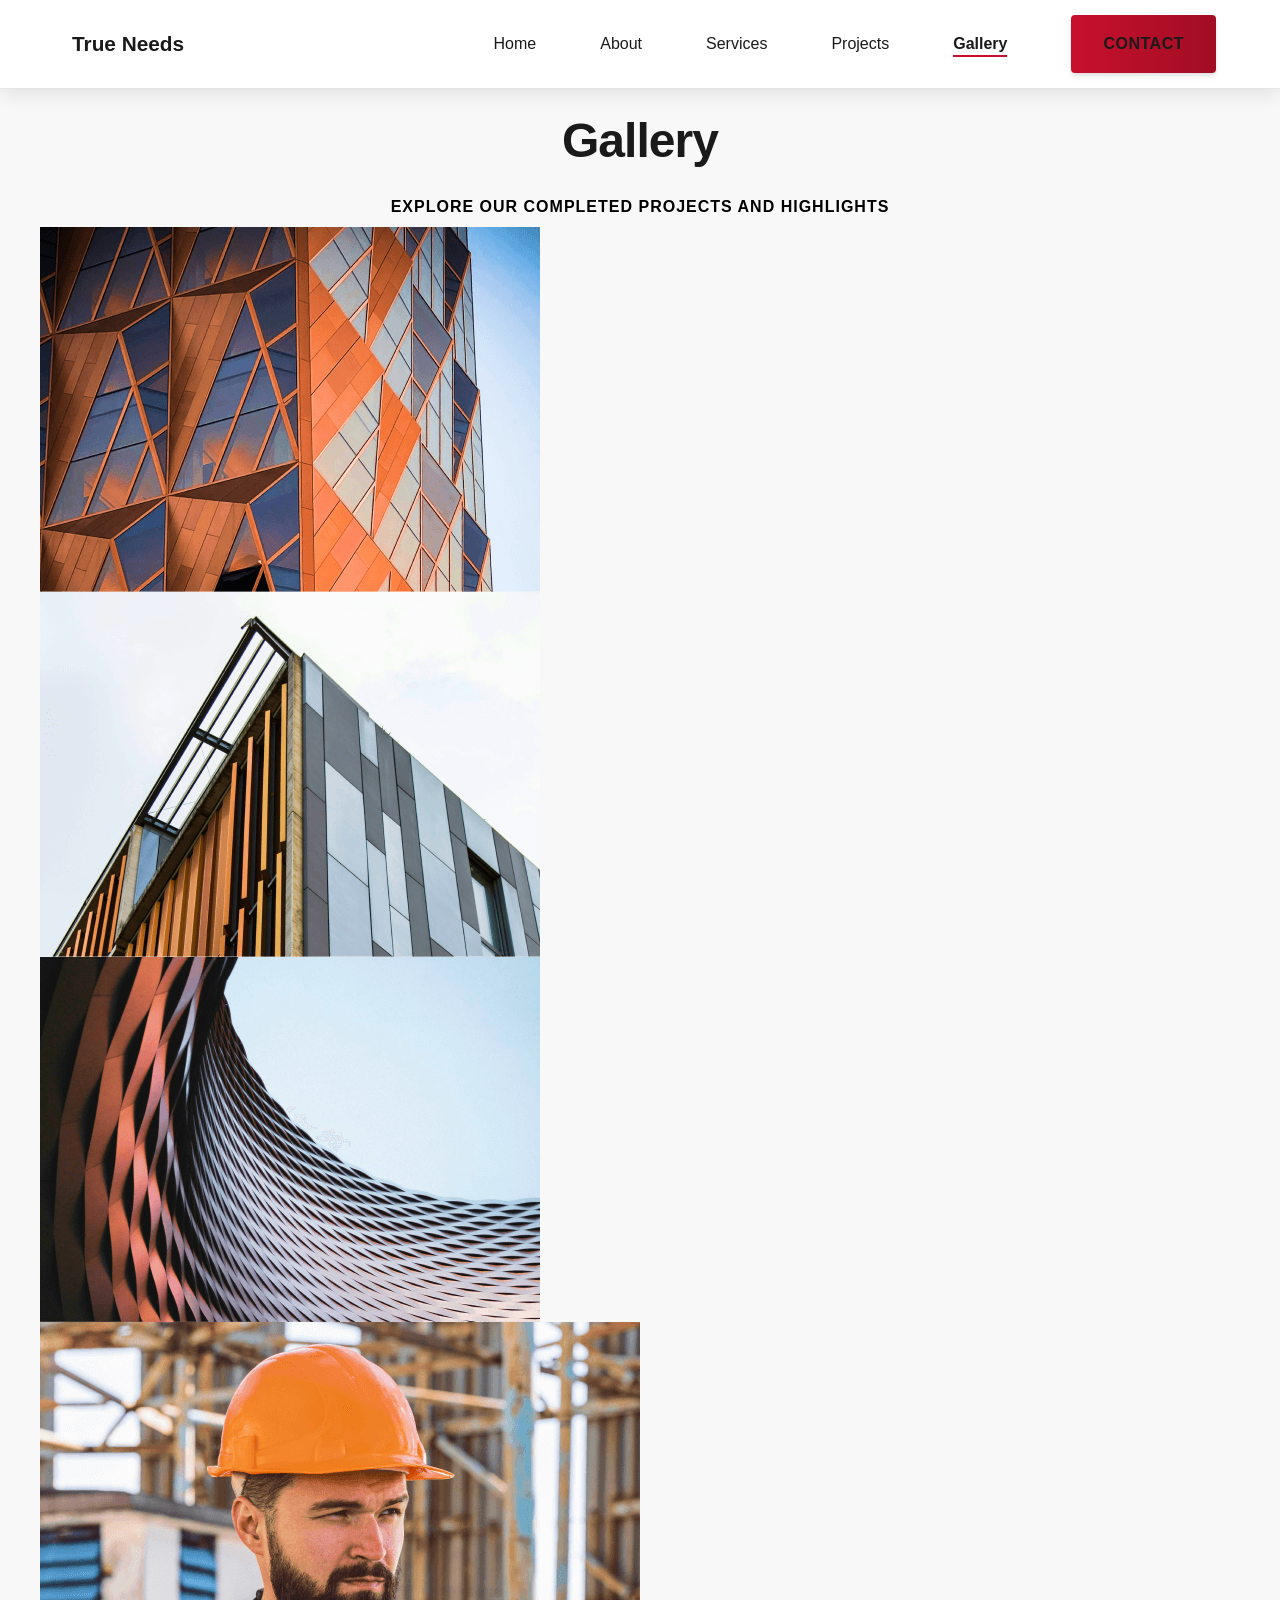
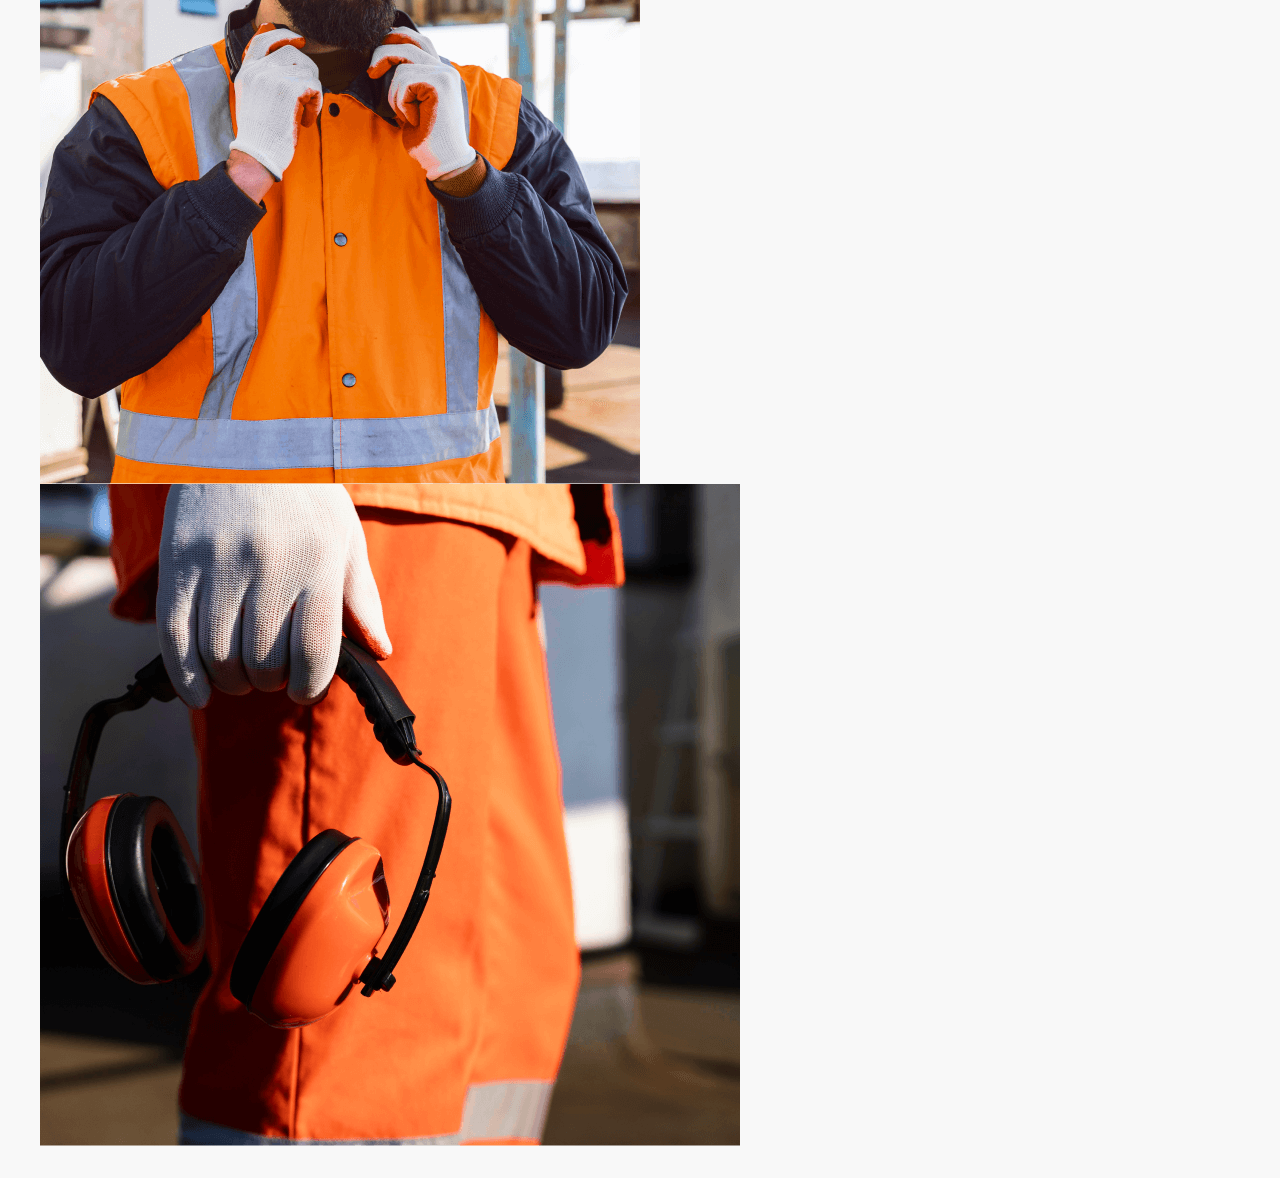
==== gallery.html @ 6c11d0ae "addons" ====
<!DOCTYPE html>
<html lang="en">
<head>
  <meta charset="UTF-8" />
  <meta name="viewport" content="width=device-width, initial-scale=1.0" />
  <title>Gallery - True Needs</title>
  <link rel="stylesheet" href="assets/css/styles.css" />
</head>
<body>
  <header class="header" id="header">
    <nav class="nav container">
      <a href="index.html" class="nav__logo">
        <i class="ri-building-3-line"></i>
        <span>True Needs</span>
      </a>
      <div class="nav__menu" id="nav-menu">
        <ul class="nav__list">
          <li><a href="index.html#home" class="nav__link">Home</a></li>
          <li><a href="index.html#about" class="nav__link">About</a></li>
          <li><a href="index.html#services" class="nav__link">Services</a></li>
          <li><a href="index.html#projects" class="nav__link">Projects</a></li>
          <li><a href="gallery.html" class="nav__link active-link">Gallery</a></li>
          <li><a href="index.html#contact" class="nav__link button">Contact</a></li>
        </ul>
      </div>
      <div class="nav__toggle" id="nav-toggle">
        <i class="ri-apps-2-line"></i>
      </div>
    </nav>
  </header>
  <main class="main">
    <section class="gallery section">
      <div class="container">
        <h2 class="section__title">Gallery</h2>
        <p class="section__subtitle">Explore our completed projects and highlights</p>
        <div class="gallery__grid">
          <!-- Add your images here -->
          <img src="assets/img/projects-img-1.png" alt="Project 1" class="gallery__img" />
          <img src="assets/img/projects-img-2.png" alt="Project 2" class="gallery__img" />
          <img src="assets/img/projects-img-3.png" alt="Project 3" class="gallery__img" />
          <img src="assets/img/about-img-1.png" alt="About 1" class="gallery__img" />
          <img src="assets/img/about-img-2.png" alt="About 2" class="gallery__img" />
        </div>
      </div>
    </section>
  </main>
</body>
</html>
---- assets/css/styles.css ----
/* Fix overlapping email in contact card */
.contact__card .contact__info {
  word-break: break-all;
  padding: 0.5rem 0;
}
@import url("https://fonts.googleapis.com/css2?family=Inter:wght@300;400;500;600;700;800;900&display=swap");
@import url("https://fonts.googleapis.com/css2?family=Roboto:wght@300;400;500;700;900&display=swap");
@import url("https://fonts.googleapis.com/css2?family=Poppins:wght@400;500;600;700;800&display=swap");

:root {
  --header-height: 3.5rem;

  /* Design System Colors */
  --primary-color: #ffffff;
  --secondary-color: #000000;
  --accent-color: #c8102e;
  --background-light: #f8f8f8;
  --background-dark: #1a1a1a;
  --text-primary: #1a1a1a;
  --text-secondary: #666666;
  --muted: #e6e6e6;
  --accent-hover: #a10d23;
  --border-light: #e0e0e0;
  
  /* Legacy color mappings for compatibility */
  --first-color: var(--accent-color);
  --first-color-alt: var(--accent-hover);
  --second-color: var(--secondary-color);
  --first-gradient: linear-gradient(90deg, var(--accent-color), var(--accent-hover));
  --title-color: var(--text-primary);
  --text-color: var(--text-primary);
  --text-color-light: var(--text-secondary);
  --body-color: var(--background-light);
  --container-color: var(--primary-color);
  --white-color: var(--primary-color);
  --black-color: var(--text-primary);
  --gray-border: var(--border-light);
  --black-border: var(--text-primary);

  /* Typography following design system */
  --header-font: "Inter", -apple-system, BlinkMacSystemFont, "Segoe UI", sans-serif;
  --subheading-font: "Inter", -apple-system, BlinkMacSystemFont, "Segoe UI", sans-serif;
  --body-font: "Inter", -apple-system, BlinkMacSystemFont, "Segoe UI", sans-serif;
  
  /* Font sizes matching design system (16px base) */
  --big-font-size: 3rem; /* ~48px for h1 */
  --h1-font-size: 3rem; /* 48px */
  --h2-font-size: 2.25rem; /* 36px */
  --h3-font-size: 1.75rem; /* 28px */
  --h4-font-size: 1.375rem; /* 22px */
  --normal-font-size: 1rem; /* 16px base */
  --small-font-size: 0.875rem; /* 14px */

  /* Font weights */
  --font-light: 300;
  --font-regular: 400;
  --font-medium: 500;
  --font-semi-bold: 600;
  --font-bold: 700;

  /* Spacing system */
  --spacing-xs: 0.25rem; /* 4px */
  --spacing-sm: 0.5rem; /* 8px */
  --spacing-md: 1rem; /* 16px */
  --spacing-lg: 1.5rem; /* 24px */
  --spacing-xl: 3rem; /* 48px */

  /* Border radius */
  --radius-small: 0.25rem; /* 4px */
  --radius-medium: 0.5rem; /* 8px */
  --radius-large: 0.75rem; /* 12px */

  /* Animation variables */
  --transition-fast: 0.15s ease;
  --transition-smooth: 0.3s cubic-bezier(0.4, 0, 0.2, 1);
  --transition-bounce: 0.6s cubic-bezier(0.68, -0.55, 0.265, 1.55);
  
  /* Shadows */
  --shadow-sm: 0 1px 2px 0 rgba(0, 0, 0, 0.05);
  --shadow-md: 0 4px 6px -1px rgba(0, 0, 0, 0.1), 0 2px 4px -1px rgba(0, 0, 0, 0.06);
  --shadow-lg: 0 10px 15px -3px rgba(0, 0, 0, 0.1), 0 4px 6px -2px rgba(0, 0, 0, 0.05);
  --shadow-xl: 0 20px 25px -5px rgba(0, 0, 0, 0.1), 0 10px 10px -5px rgba(0, 0, 0, 0.04);

  --z-tooltip: 10;
  --z-fixed: 100;
}
/*=============== BASE ===============*/
* {
  box-sizing: border-box;
  padding: 0;
  margin: 0;
}

html {
  scroll-behavior: smooth;
}

body {
  font-family: var(--body-font);
  font-size: var(--normal-font-size);
  background-color: var(--body-color);
  color: var(--text-color);
  font-weight: var(--font-regular);
  line-height: 1.6;
  overflow-x: hidden;
}

/* Smooth scrolling with inertia */
@media (prefers-reduced-motion: no-preference) {
  html {
    scroll-behavior: smooth;
  }
  
  body {
    scroll-behavior: smooth;
  }
}

h1, h2, h3, h4 {
  font-family: var(--header-font);
  color: var(--title-color);
  font-weight: var(--font-bold);
  line-height: 1.2;
  letter-spacing: -0.02em;
}

ul {
  list-style: none;
}

a {
  text-decoration: none;
  color: var(--accent-color);
  transition: var(--transition-smooth);
}

a:hover {
  color: var(--accent-hover);
  text-decoration: underline;
}

img {
  display: block;
  max-width: 100%;
  height: auto;
}

/* Global animations */
@keyframes fadeInUp {
  from {
    opacity: 0;
    transform: translateY(30px);
  }
  to {
    opacity: 1;
    transform: translateY(0);
  }
}

@keyframes fadeInLeft {
  from {
    opacity: 0;
    transform: translateX(-30px);
  }
  to {
    opacity: 1;
    transform: translateX(0);
  }
}

@keyframes fadeInRight {
  from {
    opacity: 0;
    transform: translateX(30px);
  }
  to {
    opacity: 1;
    transform: translateX(0);
  }
}

@keyframes fadeInBottom {
  from {
    opacity: 0;
    transform: translateY(50px);
  }
  to {
    opacity: 1;
    transform: translateY(0);
  }
}

@keyframes slideInUp {
  from {
    opacity: 0;
    transform: translateY(60px);
  }
  to {
    opacity: 1;
    transform: translateY(0);
  }
}

@keyframes slideInLeft {
  from {
    opacity: 0;
    transform: translateX(-60px);
  }
  to {
    opacity: 1;
    transform: translateX(0);
  }
}

@keyframes slideInRight {
  from {
    opacity: 0;
    transform: translateX(60px);
  }
  to {
    opacity: 1;
    transform: translateX(0);
  }
}

@keyframes scaleIn {
  from {
    opacity: 0;
    transform: scale(0.8);
  }
  to {
    opacity: 1;
    transform: scale(1);
  }
}

@keyframes glitchEffect {
  0%, 90%, 100% {
    transform: translate(0);
  }
  20% {
    transform: translate(-2px, 2px);
  }
  40% {
    transform: translate(-2px, -2px);
  }
  60% {
    transform: translate(2px, 2px);
  }
  80% {
    transform: translate(2px, -2px);
  }
}

@keyframes gentleTilt {
  0%, 100% {
    transform: rotate(0deg);
  }
  50% {
    transform: rotate(1deg);
  }
}

@keyframes spin {
  from {
    transform: rotate(0deg);
  }
  to {
    transform: rotate(360deg);
  }
}

.animate-fadeInUp {
  animation: fadeInUp 0.6s ease-out;
}

.animate-fadeInLeft {
  animation: fadeInLeft 0.6s ease-out;
}

.animate-fadeInRight {
  animation: fadeInRight 0.6s ease-out;
}

.animate-fadeInBottom {
  animation: fadeInBottom 0.8s ease-out;
}

.animate-slideInUp {
  animation: slideInUp 0.8s ease-out;
}

.animate-slideInLeft {
  animation: slideInLeft 0.8s ease-out;
}

.animate-slideInRight {
  animation: slideInRight 0.8s ease-out;
}

.animate-scaleIn {
  animation: scaleIn 0.6s ease-out;
}

.animate-glitch:hover {
  animation: glitchEffect 0.3s ease-in-out;
}

.animate-tilt:hover {
  animation: gentleTilt 2s ease-in-out infinite;
}

/* Mobile-specific animation classes */
@media screen and (max-width: 768px) {
  .animate-fadeInUp,
  .animate-fadeInLeft,
  .animate-fadeInRight,
  .animate-fadeInBottom,
  .animate-slideInUp,
  .animate-slideInLeft,
  .animate-slideInRight,
  .animate-scaleIn {
    animation-duration: 0.8s; /* Slightly longer on mobile for better visibility */
  }
  
  /* Comprehensive mobile animations - all sections */
  .home__content,
  .home__title,
  .home__buttons,
  .home__info,
  .home__divider,
  .services__card,
  .services__header,
  .services__description,
  .services__icon,
  .projects__card,
  .projects__container,
  .projects__data,
  .testimonial__card,
  .testimonial__author,
  .contact__card,
  .contact__container,
  .contact__icon,
  .responsible__stats,
  .responsible__header,
  .responsible__description,
  .responsible__stat-item,
  .categories__card,
  .categories__container,
  .categories__overlay,
  .lifecycle__content,
  .corporate-video__content,
  .about__container,
  .about__data,
  .about__images,
  .section__title,
  .section__subtitle,
  .values__grid,
  .footer__container,
  .footer__content,
  .button,
  .button__link {
    opacity: 0;
    transform: translateY(30px);
    transition: all 0.8s ease-out;
  }
  
  /* Animation trigger states */
  .home__content.animate,
  .home__title.animate,
  .home__buttons.animate,
  .home__info.animate,
  .home__divider.animate,
  .services__card.animate,
  .services__header.animate,
  .services__description.animate,
  .services__icon.animate,
  .projects__card.animate,
  .projects__container.animate,
  .projects__data.animate,
  .testimonial__card.animate,
  .testimonial__author.animate,
  .contact__card.animate,
  .contact__container.animate,
  .contact__icon.animate,
  .responsible__stats.animate,
  .responsible__header.animate,
  .responsible__description.animate,
  .responsible__stat-item.animate,
  .categories__card.animate,
  .categories__container.animate,
  .categories__overlay.animate,
  .lifecycle__content.animate,
  .corporate-video__content.animate,
  .about__container.animate,
  .about__data.animate,
  .about__images.animate,
  .section__title.animate,
  .section__subtitle.animate,
  .values__grid.animate,
  .footer__container.animate,
  .footer__content.animate,
  .button.animate,
  .button__link.animate {
    opacity: 1;
    transform: translateY(0);
  }
  
  /* Staggered animation delays for better visual flow */
  .services__card:nth-child(1) { transition-delay: 0.1s; }
  .services__card:nth-child(2) { transition-delay: 0.2s; }
  .services__card:nth-child(3) { transition-delay: 0.3s; }
  .services__card:nth-child(4) { transition-delay: 0.4s; }
  
  .projects__card:nth-child(1) { transition-delay: 0.1s; }
  .projects__card:nth-child(2) { transition-delay: 0.2s; }
  .projects__card:nth-child(3) { transition-delay: 0.3s; }
  
  .responsible__stat-item:nth-child(1) { transition-delay: 0.1s; }
  .responsible__stat-item:nth-child(2) { transition-delay: 0.2s; }
  .responsible__stat-item:nth-child(3) { transition-delay: 0.3s; }
  .responsible__stat-item:nth-child(4) { transition-delay: 0.4s; }
  
  .categories__card:nth-child(1) { transition-delay: 0.1s; }
  .categories__card:nth-child(2) { transition-delay: 0.2s; }
  .categories__card:nth-child(3) { transition-delay: 0.3s; }
  .categories__card:nth-child(4) { transition-delay: 0.4s; }
  
  /* Enhanced Core Values mobile scroll effect - Auto hover animation */
  .values .responsible__stat-item {
    transition: all 0.8s cubic-bezier(0.4, 0, 0.2, 1);
    opacity: 0.6;
    transform: translateY(30px) scale(0.95);
    box-shadow: 0 2px 8px rgba(0,0,0,.1);
  }
  
  /* Auto-apply hover effect when scrolled into view */
  .values .responsible__stat-item.scroll-active {
    transform: translateY(-8px) scale(1.05);
    box-shadow: 0 12px 30px rgba(0,0,0,.15), 0 6px 18px rgba(200,16,46,.2);
    opacity: 1;
  }
  
  /* Additional animation class for smooth entry */
  .values .responsible__stat-item.animate {
    transform: translateY(0) scale(1);
    opacity: 0.8;
    transition: all 0.8s cubic-bezier(0.4, 0, 0.2, 1);
  }
  
  /* Combined effect - both animate and scroll-active */
  .values .responsible__stat-item.animate.scroll-active {
    transform: translateY(-8px) scale(1.05);
    box-shadow: 0 12px 30px rgba(0,0,0,.15), 0 6px 18px rgba(200,16,46,.2);
    opacity: 1;
  }
  
  /* Touch hover effect for mobile */
  .values .responsible__stat-item:hover {
    transform: translateY(-8px) scale(1.05);
    box-shadow: 0 12px 30px rgba(0,0,0,.15), 0 6px 18px rgba(200,16,46,.2);
    opacity: 1;
  }
  
  /* Active state for touch devices */
  .values .responsible__stat-item:active {
    transform: translateY(-6px) scale(1.03);
    box-shadow: 0 8px 20px rgba(0,0,0,.2), 0 4px 12px rgba(200,16,46,.25);
  }
}

ul {
  list-style: none;
}

a {
  text-decoration: none;
}

img {
  display: block;
  max-width: 100%;
  height: auto;
}

/*=============== REUSABLE CSS CLASSES ===============*/
.container {
  max-width: 1200px;
  margin-inline: var(--spacing-md);
}

.grid {
  display: grid;
  gap: var(--spacing-lg);
}

.section {
  padding-block: 5rem var(--spacing-md);
}

.section__title,
.section__subtitle {
  text-align: center;
}

.section__title {
  font-family: var(--header-font);
  font-size: var(--h1-font-size);
  font-weight: var(--font-bold);
  margin-bottom: var(--spacing-lg);
  line-height: 1.2;
}

.section__subtitle {
  display: block;
  font-family: var(--subheading-font);
  font-size: var(--normal-font-size);
  font-weight: var(--font-semi-bold);
  color: var(--second-color);
  margin-bottom: var(--spacing-sm);
  text-transform: uppercase;
  letter-spacing: 1px;
}

.main {
  overflow: hidden;
}

/*=============== HEADER & NAV ===============*/
.header {
  position: fixed;
  width: 100%;
  top: 0;
  left: 0;
  background-color: rgba(255, 255, 255, 0.98);
  backdrop-filter: blur(20px);
  box-shadow: 0 4px 20px rgba(0, 0, 0, 0.1);
  border-bottom: 1px solid rgba(0, 0, 0, 0.1);
  z-index: var(--z-fixed);
  transition: var(--transition-smooth);
}

.nav {
  position: relative;
  height: var(--header-height);
  display: flex;
  justify-content: space-between;
  align-items: center;
  padding: var(--spacing-md) var(--spacing-lg);
}

.nav__logo {
  display: flex;
  align-items: center;
  column-gap: 0.5rem;
  transition: var(--transition-smooth);
}

.nav__logo:hover {
  transform: translateY(-2px);
}

.nav__logo span {
  color: var(--title-color);
  font-family: var(--header-font);
  font-weight: var(--font-bold);
  font-size: 1.3rem;
  transition: var(--transition-smooth);
}

.nav__logo i {
  color: var(--first-color);
  font-size: 1.8rem;
  transition: var(--transition-smooth);
}

.nav__logo:hover i {
  transform: rotate(5deg) scale(1.1);
}

.nav__toggle,
.nav__close {
  font-size: 1.5rem;
  color: var(--title-color);
  cursor: pointer;
  transition: var(--transition-smooth);
}

.nav__toggle:hover,
.nav__close:hover {
  transform: scale(1.1);
  color: var(--first-color);
}

/* Navigation for Mobile Devices */
@media screen and (max-width: 1150px) {
  .nav__menu {
    position: fixed;
    top: -100%;
    right: 0;
    background: transparent;
    backdrop-filter: blur(20px);
    width: 100%;
    height: 100%;
    padding: 0; /* panel will handle padding */
    border-left: none;
    transition: var(--transition-smooth);
    box-shadow: var(--shadow-xl);
    visibility: hidden;
    pointer-events: none;
  }
  .nav__menu.show-menu { background: rgba(0,0,0,.35); }
  /* Right-side white panel */
  .nav__menu .nav__list {
    background: #ffffff;
    width: 80%;
    min-height: 100%;
    margin-left: auto;
    padding: 7.5rem 2.5rem 2rem;
    border-left: 2px solid var(--border-light);
    box-shadow: var(--shadow-xl);
  }
  
  /* Mobile menu styling with solid background */
  .nav__menu .nav__list {
    background: #ffffff;
    border-left: 2px solid var(--border-light);
  }
  .nav__menu.show-menu .nav__link { color: var(--title-color); }

  /* Show only close icon when expanded; hide toggle */
  .nav__close { display: none; }
  .nav__menu.show-menu .nav__close { display: block; }
  .menu-open .nav__toggle { display: none; }
}

.nav__list {
  display: flex;
  flex-direction: column;
  row-gap: 3.5rem;
}

.nav__link {
  color: var(--title-color);
  font-family: var(--subheading-font);
  font-weight: var(--font-medium);
  font-size: var(--normal-font-size);
  transition: var(--transition-smooth);
  position: relative;
}

.nav__link::before {
  content: '';
  position: absolute;
  bottom: -5px;
  left: 0;
  width: 0;
  height: 2px;
  background: var(--first-color);
  transition: var(--transition-smooth);
}

.nav__link:hover::before {
  width: 100%;
}

.nav__link:hover {
  color: var(--first-color);
  transform: translateX(10px);
}

.nav__close {
  position: absolute;
  top: 1rem;
  right: 1.5rem;
}

/* Show Menu */
.show-menu {
  top: 0;
  visibility: visible;
  pointer-events: auto;
}

/* Touch-device active state mirrors hover for micro-interactions */
@media (hover: none) {
  .button__link:active { background: var(--first-color); color: var(--white-color); transform: translateY(-2px); box-shadow: var(--shadow-lg); }
  .services__card:active { transform: translateY(-6px); box-shadow: var(--shadow-xl); }
  .responsible__stats .responsible__stat-item:active { transform: translateY(-8px) scale(1.02); box-shadow: 0 12px 30px rgba(0,0,0,.12), 0 6px 18px rgba(200,16,46,.12); }
}

/* Header always has solid background - no transparency */
.header {
  background-color: rgba(255, 255, 255, 0.98) !important;
  backdrop-filter: blur(20px);
  box-shadow: 0 4px 20px rgba(0, 0, 0, 0.1);
  border-bottom: 1px solid rgba(0, 0, 0, 0.1);
}

/* Ensure all navbar elements are visible with solid background */
.nav__logo span,
.nav__logo i,
.nav__toggle,
.nav__close,
.nav__link {
  color: var(--title-color) !important;
}

.nav__link::before {
  background: var(--first-color) !important;
}

/* Mobile menu styling with solid background */
@media screen and (max-width: 1150px) {
  .nav__toggle,
  .nav__toggle i,
  .nav__close,
  .nav__close i,
  .nav__logo span,
  .nav__logo i,
  .nav__menu .nav__link {
    color: var(--title-color) !important;
  }
  
  .nav__menu .nav__link::before {
    background: var(--first-color) !important;
  }
}

/* Active Link */
.active-link {
  color: var(--first-color);
  font-weight: var(--font-semi-bold);
}

.active-link::before {
  width: 100%;
}

/*=============== HOME ===============*/
.home {
  position: relative;
  min-height: 78vh;
  display: flex;
  align-items: center;
  overflow: hidden;
}

.home__slideshow {
  position: absolute;
  top: 0;
  left: 0;
  width: 100%;
  height: 100%;
  z-index: 0;
  overflow: hidden; /* Ensure slides don't overflow */
}

/* Mobile-specific slideshow fixes */
@media screen and (max-width: 768px) {
  .home__slideshow {
    min-height: 100vh; /* Ensure full height on mobile */
    background-color: #000; /* Fallback background */
  }
  
  .home__slide {
    min-height: 100vh; /* Ensure slides cover full mobile viewport */
    background-attachment: scroll; /* Fix mobile background attachment */
  }
}

.home__slide {
  position: absolute;
  top: 0;
  left: 0;
  width: 100%;
  height: 100%;
  opacity: 0;
  transition: opacity 2s ease-in-out;
  background-size: cover;
  background-position: center;
  background-repeat: no-repeat;
  animation: kenBurns 18s ease-in-out infinite;
  z-index: 0; /* Ensure slides are behind content */
}

/* Ensure slideshow works on mobile devices */
@media screen and (max-width: 768px) {
  .home__slide {
    background-attachment: scroll; /* Fix for mobile background issues */
    background-size: cover;
    background-position: center center;
  }
}

.home__slide.active {
  opacity: 1;
}

.home__slide:nth-child(1) {
  background-image: linear-gradient(135deg, rgba(0, 0, 0, 0.5), rgba(0, 0, 0, 0.7)), url('../img/bgimg2.jpg');
  background-color: #1a1a1a; /* Fallback background color */
}

.home__slide:nth-child(2) {
  background-image: linear-gradient(135deg, rgba(0, 0, 0, 0.5), rgba(0, 0, 0, 0.7)), url('../img/bgimg4.jpg');
  background-color: #2a2a2a; /* Fallback background color */
}

/* Mobile-specific background fixes */
@media screen and (max-width: 768px) {
  .home__slide:nth-child(1) {
    background-image: linear-gradient(135deg, rgba(0, 0, 0, 0.6), rgba(0, 0, 0, 0.8)), url('../img/bgimg2.jpg');
    background-size: cover;
    background-position: center center;
    background-repeat: no-repeat;
  }
  
  .home__slide:nth-child(2) {
    background-image: linear-gradient(135deg, rgba(0, 0, 0, 0.6), rgba(0, 0, 0, 0.8)), url('../img/bgimg4.jpg');
    background-size: cover;
    background-position: center center;
    background-repeat: no-repeat;
  }
}

.home::before {
  content: '';
  position: absolute;
  top: 0;
  left: 0;
  right: 0;
  bottom: 0;
  background: linear-gradient(45deg, 
    rgba(0, 0, 0, 0.3) 0%, 
    rgba(0, 0, 0, 0.1) 50%, 
    rgba(0, 0, 0, 0.3) 100%);
  z-index: 1;
}

.home__container {
  position: relative;
  z-index: 2;
  row-gap: 2rem;
  padding-block: calc(var(--header-height) + 0.25rem) 0.5rem;
  width: 100%;
  max-width: 1200px;
  margin: 0 auto;
  padding-inline: var(--spacing-md);
  justify-items: center;
  justify-content: center;
  text-align: center;
  align-items: center;
}

.home__content {
  display: grid;
  row-gap: 1.25rem;
  text-align: center;
  justify-items: center;
  align-content: center;
  align-items: center;
  min-height: 58vh;
  width: 100%;
  max-width: 900px;
  margin-inline: auto;
}

/* Force center alignment on all screen sizes */
@media screen and (min-width: 1150px) {
  .home__content { 
    justify-items: center; 
    text-align: center; 
    margin-left: auto; 
    margin-right: auto; 
  }
  .home__data { text-align: center; }
  .home__buttons { align-items: center; }
  .home__info { justify-content: center; }
}

.home__data,
.home__buttons,
.home__info {
  margin-left: auto;
  margin-right: auto;
}

.home__data {
  text-align: center;
  max-width: 900px;
  margin-inline: auto;
}

.home__title {
  color: var(--white-color);
  font-family: 'Poppins', var(--header-font);
  font-size: clamp(1.5rem, 4.2vw, 3.4rem); /* Improved min/max values to prevent overflow */
  font-weight: 800;
  margin-bottom: .65rem;
  line-height: 1.02;
  letter-spacing: -0.5px;
  text-shadow: 0 8px 32px rgba(0,0,0,.5);
  text-wrap: balance;
  padding: 0 0.5rem; /* Added text padding to prevent edge cropping */
}

.home__motto {
  display: block;
  font-family: var(--subheading-font);
  font-size: 0.95rem;
  font-weight: 700;
  color: var(--white-color);
  letter-spacing: .3rem;
  text-transform: uppercase;
  margin-top: .5rem;
  opacity: 0.9;
  text-shadow: 0 4px 18px rgba(0,0,0,.55);
}

.home__description {
  color: rgba(255, 255, 255, 0.9);
  font-family: var(--body-font);
  font-weight: var(--font-regular);
  line-height: 1.7;
  font-size: 1.1rem;
  max-width: 600px;
  margin: 0 auto 2.5rem auto;
  text-shadow: 1px 1px 4px rgba(0, 0, 0, 0.8);
}

/* Accent divider under title */
.home__divider {
  width: 90px;
  height: 4px;
  background: linear-gradient(90deg, var(--accent-color), var(--accent-hover));
  margin: 0.5rem auto 1rem;
  border-radius: 99px;
  filter: drop-shadow(0 4px 14px rgba(200,16,46,.4));
}

.nowrap { 
  white-space: nowrap; 
}

/* Allow text wrapping on mobile to prevent horizontal overflow */
@media screen and (max-width: 768px) {
  .nowrap {
    white-space: normal;
  }
}

.home__buttons {
  display: flex;
  flex-direction: column;
  justify-content: center;
  align-items: center;
  gap: 0.75rem;
  margin-bottom: 0.5rem;
  width: 100%;
  max-width: 400px;
  margin-left: auto;
  margin-right: auto;
}

/* Scroll indicator */
.home__scroll {
  position: absolute;
  left: 50%;
  bottom: 1.25rem;
  transform: translateX(-50%);
  color: var(--white-color);
  font-size: .85rem;
  letter-spacing: 2px;
  text-transform: uppercase;
  opacity: .85;
  display: inline-flex;
  align-items: center;
  gap: .5rem;
}
.home__scroll::before {
  content: '';
  width: 18px; height: 28px;
  border: 2px solid rgba(255,255,255,.8);
  border-radius: 14px;
  display: inline-block;
  position: relative;
}
.home__scroll::after {
  content: '';
  position: absolute;
  width: 2px; height: 6px;
  background: rgba(255,255,255,.9);
  left: calc(50% - 1px);
  bottom: 2.75rem;
  border-radius: 2px;
  animation: scrollDot 1.6s ease-in-out infinite;
}

@keyframes scrollDot {
  0% { transform: translateY(-6px); opacity: 0; }
  30% { opacity: 1; }
  100% { transform: translateY(6px); opacity: 0; }
}

@keyframes kenBurns {
  0% { transform: scale(1) translateZ(0); }
  50% { transform: scale(1.06) translateZ(0); }
  100% { transform: scale(1) translateZ(0); }
}

.home__info {
  display: flex;
  justify-content: center;
  align-items: center;
  column-gap: 3rem;
  padding: 1rem 0;
  border-top: 1px solid rgba(255, 255, 255, 0.1);
  margin-top: 1rem;
}

.home__info div {
  text-align: center;
}

.home__info-title {
  color: var(--accent-color);
  font-family: var(--header-font);
  font-size: var(--h1-font-size);
  font-weight: var(--font-bold);
  margin-bottom: 0.5rem;
  line-height: 1;
  text-shadow: 2px 2px 4px rgba(0, 0, 0, 0.7);
}

.home__info-description {
  color: rgba(255, 255, 255, 0.95);
  font-family: var(--body-font);
  font-weight: var(--font-regular);
  line-height: 1.4;
  font-size: var(--normal-font-size);
  text-shadow: 1px 1px 2px rgba(0, 0, 0, 0.7);
}

/*=============== BUTTON ===============*/
.button {
  display: inline-flex;
  align-items: center;
  background: var(--first-gradient);
  color: var(--white-color);
  font-family: var(--subheading-font);
  font-weight: var(--font-semi-bold);
  padding: 1.25rem 2.5rem;
  border-radius: var(--radius-large);
  transition: var(--transition-smooth);
  text-transform: uppercase;
  letter-spacing: 0.5px;
  position: relative;
  overflow: hidden;
  border: none;
  cursor: pointer;
  box-shadow: var(--shadow-md);
}

.button::before {
  content: '';
  position: absolute;
  top: 0;
  left: -100%;
  width: 100%;
  height: 100%;
  background: linear-gradient(90deg, transparent, rgba(255, 255, 255, 0.2), transparent);
  transition: var(--transition-smooth);
}

.button:hover::before {
  left: 100%;
}

.button:hover {
  transform: translateY(-3px);
  box-shadow: var(--shadow-xl);
  color: var(--white-color);
}

.button:active {
  transform: translateY(-1px);
}

.button__link {
  display: flex;
  align-items: center;
  column-gap: 0.75rem;
  color: var(--first-color);
  font-family: var(--subheading-font);
  font-weight: var(--font-semi-bold);
  padding: 1rem 1.5rem;
  border-radius: var(--radius-medium);
  transition: var(--transition-smooth);
  background: rgba(255, 255, 255, 0.1);
  backdrop-filter: blur(10px);
  border: 2px solid var(--first-color);
}

.button__link--small { padding: 0.5rem 0.9rem; font-size: 0.85rem; border-width: 1px; }
.home__buttons .button { padding: 1rem 2rem; }

.button__link span {
  font-family: var(--subheading-font);
  font-weight: var(--font-semi-bold);
  transition: var(--transition-smooth);
}

.button__link i {
  font-size: 1.5rem;
  transition: var(--transition-bounce);
}

.button__link:hover {
  background: var(--first-color);
  color: var(--white-color);
  transform: translateY(-2px);
  box-shadow: var(--shadow-lg);
}

.button__link:hover span {
  color: var(--white-color);
}

.button__link:hover i {
  transform: translateX(0.5rem) scale(1.1);
  color: var(--white-color);
}

/*=============== BUTTON ===============*/
.button {
  display: inline-flex;
  background: var(--first-gradient);
  color: var(--white-color);
  font-family: var(--subheading-font);
  font-weight: var(--font-semi-bold);
  padding: 1rem 2rem;
  border-radius: 0.25rem;
  transition: box-shadow 0.4s;
  text-transform: uppercase;
  letter-spacing: 0.5px;
}

.button:hover {
  box-shadow: 0 8px 32px hsla(210, 49%, 35%, 0.3);
  color: var(--white-color);
}

.button__link {
  display: flex;
  align-items: center;
  column-gap: 0.25rem;
  color: var(--first-color);
}

.button__link span {
  font-family: var(--subheading-font);
  font-weight: var(--font-semi-bold);
}

.button__link i {
  font-size: 1.5rem;
  transition: transform 0.4s;
}

.button__link:hover i {
  transform: translateX(0.25rem);
}

/*=============== ABOUT ===============*/
.about__container {
  row-gap: 8rem;
}

.about__data {
  text-align: center;
}

.about__description {
  margin-bottom: 2rem;
  font-family: var(--body-font);
  font-weight: var(--font-regular);
  line-height: 1.7;
}

.about__list {
  text-align: initial;
  grid-template-columns: repeat(2, 130px);
  justify-content: center;
  gap: 1.5rem;
  margin-bottom: 2.5rem;
}

.about__list-item {
  display: flex;
  column-gap: 0.5rem;
  color: var(--title-color);
}

.about__list-item i {
  font-size: 1.25rem;
  color: var(--first-color);
}

.about__list-item span {
  color: var(--title-color);
  font-family: var(--subheading-font);
  font-weight: var(--font-medium);
}

.about__images {
  position: relative;
  justify-self: center;
}

.about__img-1 {
  width: 200px;
  border: 5px solid var(--body-color);
  position: absolute;
  top: -5rem;
  left: 6rem;
}

.about__img-2 {
  width: 250px;
  margin-right: 2.5rem;
}

/*=============== SERVICES ===============*/
.services {
  position: relative;
  background: linear-gradient(135deg, var(--background-light) 0%, #fafafa 100%);
  padding: 6rem 0;
}

.services__container {
  position: relative;
  row-gap: 4rem;
}

.services__data {
  text-align: center;
  max-width: 600px;
  margin: 0 auto;
}

.services__description {
  margin-bottom: 2.5rem;
  font-family: var(--body-font);
  font-weight: var(--font-regular);
  line-height: 1.7;
  font-size: 1.1rem;
  color: var(--text-secondary);
}

.services__card {
  width: 280px;
  background: var(--container-color);
  border: 1px solid var(--border-light);
  border-radius: var(--radius-large);
  padding: 2.5rem 1.5rem 4rem;
  transition: var(--transition-smooth);
  box-shadow: var(--shadow-sm);
  position: relative;
  overflow: hidden;
  cursor: pointer;
  backdrop-filter: blur(10px);
}

.services__card::before {
  content: '';
  position: absolute;
  top: 0;
  left: 0;
  right: 0;
  height: 4px;
  background: var(--first-gradient);
  transform: scaleX(0);
  transition: var(--transition-smooth);
  transform-origin: left;
}

.services__card:hover::before {
  transform: scaleX(1);
}

.services__card:hover {
  border-color: var(--first-color);
  box-shadow: var(--shadow-xl);
  transform: translateY(-8px) rotate(0.5deg);
  background: rgba(255, 255, 255, 0.98);
}

.services__card:nth-child(even):hover {
  transform: translateY(-8px) rotate(-0.5deg);
}

.services__icon {
  width: 80px;
  height: 80px;
  background: linear-gradient(135deg, var(--first-color), var(--accent-hover));
  color: var(--white-color);
  border-radius: 50%;
  display: grid;
  place-items: center;
  font-size: 2.5rem;
  margin: 0 auto 2rem;
  transition: var(--transition-bounce);
  position: relative;
  overflow: hidden;
}

.services__icon::before {
  content: '';
  position: absolute;
  top: 50%;
  left: 50%;
  width: 0;
  height: 0;
  background: rgba(255, 255, 255, 0.2);
  border-radius: 50%;
  transform: translate(-50%, -50%);
  transition: var(--transition-smooth);
}

.services__card:hover .services__icon {
  transform: scale(1.1) rotateY(15deg);
}

.services__card:hover .services__icon::before {
  width: 100%;
  height: 100%;
}

.services__icon i {
  color: var(--white-color);
  z-index: 2;
  position: relative;
}

.services__title {
  font-family: var(--header-font);
  font-size: var(--h3-font-size);
  margin-bottom: 1rem;
  font-weight: var(--font-bold);
  color: var(--title-color);
  line-height: 1.3;
  transition: var(--transition-smooth);
}

.services__card:hover .services__title {
  color: var(--first-color);
}

.services__card p {
  color: var(--text-color);
  line-height: 1.6;
  font-family: var(--body-font);
  font-weight: var(--font-regular);
  font-size: var(--normal-font-size);
  transition: var(--transition-smooth);
}

.services__shape {
  position: absolute;
  width: 100%;
  height: 245px;
  background: var(--first-color);
  bottom: -0.675rem;
  left: 0;
  z-index: -1;
  transform: skewY(-2deg);
}

/* Grid variant to mimic featured band layout */
.services--grid .services__container,
.services--elegant .services__container,
.services--ladder .services__container {
  display: grid;
  grid-template-columns: 1fr;
  gap: 3rem;
}

.services--grid .services__header,
.services--elegant .services__header,
.services--ladder .services__header {
  display: grid;
  gap: 1.25rem;
  justify-items: center;
  text-align: center;
}

.services--grid .services__grid,
.services--elegant .services__grid,

.services--ladder .services__grid {
  display: grid;
  grid-template-columns: repeat(4, 1fr);
  gap: 2rem;
}

/* Ensure all service cards are the same size and aligned */
.services__card {
  min-height: 340px;
  height: 100%;
  display: flex;
  flex-direction: column;
  justify-content: flex-start;
  align-items: center;
  box-sizing: border-box;
}

@media screen and (max-width: 1024px) {
  .services--ladder .services__grid {
    grid-template-columns: repeat(2, 1fr);
  }
}

@media screen and (max-width: 600px) {
  .services--ladder .services__grid {
    grid-template-columns: 1fr;
  }
  .services__card {
    min-height: 280px;
  }
}


.services--grid .services__card {
  width: 100%;
}

/* Elegant list style (no box cards): large numerals + text, divider accent */
.services--elegant .services__grid { gap: 2.25rem; }
.services--elegant .services__card {
  width: 100%;
  background: transparent;
  border: none;
  border-radius: 0;
  padding: 0 0 1.25rem 0;
  box-shadow: none;
  cursor: default;
}
.services--elegant .services__card + .services__card { border-top: 1px solid rgba(0,0,0,.08); padding-top: 1.25rem; }
.services--elegant .services__icon { display: none; }
.services--elegant .services__title { display: flex; align-items: baseline; gap: .75rem; }
.services--elegant .services__title::before {
  counter-increment: svc;
  content: counter(svc, decimal-leading-zero);
  font-family: var(--header-font);
  font-weight: 800;
  font-size: 2.25rem;
  color: var(--accent-color);
  line-height: 1;
}
.services--elegant .services__grid { counter-reset: svc; }
.services--elegant .services__title { font-size: 1.35rem; margin-bottom: .35rem; }
.services--elegant .services__card p { color: var(--text-secondary); }

/* Ladder style: alternating left/right boxed items with staggered offset */
.services--ladder .services__grid { position: relative; }
.services--ladder .services__card {
  width: 100%;
  background: var(--container-color);
  border: 1px solid var(--border-light);
  border-radius: 12px;
  padding: 1.25rem 1.25rem;
  box-shadow: var(--shadow-sm);
}
.services--ladder .services__card { position: relative; overflow: hidden; }
.services--ladder .services__card::after {
  content: '';
  position: absolute; inset: 0;
  background: linear-gradient(90deg, rgba(200,16,46,.08), transparent 60%);
  pointer-events: none;
}
.services--ladder .services__title { margin: 0 0 .5rem 0; }
.services--ladder .services__card p { color: var(--text-secondary); }
.services--ladder .services__card:hover { transform: translateY(-4px); box-shadow: var(--shadow-md); }

@media screen and (max-width: 1024px) {
  .services--ladder .services__grid { grid-template-columns: repeat(2, 1fr); }
}
@media screen and (max-width: 600px) {
  .services--ladder .services__grid { grid-template-columns: 1fr; }
}

/* Ladder offsets to create step-down effect while fitting in one row */
.services--ladder .services__card:nth-child(1) { transform: translateY(0); }
.services--ladder .services__card:nth-child(2) { transform: translateY(12px); }
.services--ladder .services__card:nth-child(3) { transform: translateY(24px); }
.services--ladder .services__card:nth-child(4) { transform: translateY(36px); }

@media screen and (min-width: 1150px) {
  .services--grid .services__container {
    grid-template-columns: 1fr;
  }
  .services--grid .services__header {
    grid-template-columns: 1fr;
  }
}

/* Swiper Class */
.swiper {
  margin-inline: initial;
  padding-bottom: 4rem;
}

.swiper-button-prev::after,
.swiper-button-next::after {
  content: "";
}

.swiper-button-prev,
.swiper-button-next {
  top: initial;
  bottom: 0;
  width: 32px;
  height: 32px;
  background-color: var(--container-color);
  box-shadow: 0 2px 8px hsla(255, 8%, 4%, 0.1);
  border-radius: 50%;
  font-size: 1.5rem;
  color: var(--title-color);
}

.swiper-button-prev {
  left: calc(50% - 3rem);
}

.swiper-button-next {
  right: calc(50% - 3rem);
}

/*=============== PROJECTS ===============*/
.projects {
  background-color: var(--first-color);
}

.projects .section__title {
  color: var(--white-color);
}

.projects .section__subtitle {
  color: var(--accent-color);
}

.projects__container {
  padding-block: 1.5rem 3rem;
  grid-template-columns: repeat(auto-fit, minmax(320px, 1fr));
  gap: var(--spacing-xl);
}

.projects__card {
  background-color: var(--container-color);
  border: 1px solid var(--gray-border);
  border-radius: var(--radius-medium);
  background-clip: content-box;
  transition: all 0.4s;
  box-shadow: 0 4px 16px rgba(0, 0, 0, 0.1);
}

.projects__card:hover {
  border-color: var(--first-color);
  transform: translateY(-4px);
  box-shadow: 0 8px 24px rgba(0, 0, 0, 0.15);
}

.projects__img {
  width: 100%;
  height: 220px;
  object-fit: cover;
  border-radius: var(--radius-medium) var(--radius-medium) 0 0;
}

.projects__data {
  padding: var(--spacing-lg) var(--spacing-md) 3rem;
}

.projects__data span {
  color: var(--second-color);
  font-family: var(--subheading-font);
  font-weight: var(--font-medium);
  font-size: var(--small-font-size);
  text-transform: uppercase;
  letter-spacing: 0.5px;
}

.projects__title {
  font-family: var(--header-font);
  font-size: var(--h3-font-size);
  margin-block: 0.5rem;
  color: var(--title-color);
  font-weight: var(--font-bold);
  line-height: 1.3;
}

.projects__date {
  display: block;
  font-family: var(--body-font);
  font-weight: var(--font-regular);
  color: var(--text-color);
  margin-bottom: 1.5rem;
}

.projects__data p {
  color: var(--text-color);
  line-height: 1.6;
  font-family: var(--body-font);
  font-weight: var(--font-regular);
}

.projects__view-all {
  color: var(--white-color);
  font-family: var(--subheading-font);
  font-weight: var(--font-semi-bold);
  font-size: 1.1rem;
  text-decoration: none;
  display: inline-flex;
  align-items: center;
  gap: 0.5rem;
  transition: all 0.3s ease;
  background: var(--accent-color);
  padding: 0.75rem 1.5rem;
  border-radius: 0.25rem;
  text-transform: uppercase;
  letter-spacing: 0.5px;
}

.projects__view-all:hover {
  background: var(--second-color);
  color: var(--white-color);
  transform: translateX(5px);
}

.projects__view-all i {
  transition: transform 0.3s ease;
}

.projects__view-all:hover i {
  transform: translateX(5px);
}

.projects__more {
  text-align: center;
  margin-top: 3rem;
}

/*=============== CONTACT ===============*/
.contact .section__subtitle {
  color: var(--second-color);
}

.contact .section__title {
  color: var(--title-color);
}

.contact__container {
  row-gap: 3rem;
  padding-block: 1.5rem;
}

.contact__img {
  width: 320px;
  justify-self: center;
}

.contact__data {
  grid-template-columns: 230px;
  justify-content: center;
  row-gap: 1.5rem;
}

.contact__card {
  background-color: var(--container-color);
  border: 2px solid var(--gray-border);
  padding: 1.5rem 2rem;
  text-align: center;
  transition: border-color 0.4s;
}

.contact__card:hover {
  border-color: var(--first-color);
}

.contact__icon {
  width: 48px;
  height: 48px;
  background-color: var(--first-color);
  color: var(--white-color);
  border-radius: 50%;
  display: grid;
  place-items: center;
  font-size: 2rem;
  margin: 0 auto 1.25rem;
}

.contact__title {
  font-family: var(--header-font);
  font-size: var(--h2-font-size);
  margin-bottom: 0.5rem;
  color: var(--title-color);
  font-weight: var(--font-bold);
}

.contact__info {
  font-style: normal;
  color: var(--text-color);
  line-height: 1.5;
  font-family: var(--body-font);
  font-weight: var(--font-regular);
}

.contact__social {
  display: flex;
  justify-content: center;
  column-gap: 1rem;
}

.contact__social-link {
  font-size: 1.5rem;
  color: var(--accent-color);
  transition: transform 0.4s;
}

.contact__social-link:hover {
  transform: translateY(-0.25rem);
  color: var(--second-color);
}

/*=============== FOOTER ===============*/
.footer {
  background: linear-gradient(135deg, var(--background-dark) 0%, rgba(26, 26, 26, 0.95) 100%);
  color: var(--text-color-light);
  padding-block: 3.5rem 2rem;
  position: relative;
  overflow: hidden;
}

.footer::before {
  content: '';
  position: absolute;
  top: 0;
  left: 0;
  right: 0;
  bottom: 0;
  background: url("data:image/svg+xml,%3Csvg xmlns='http://www.w3.org/2000/svg' viewBox='0 0 100 100'%3E%3Cdefs%3E%3Cpattern id='grid' width='10' height='10' patternUnits='userSpaceOnUse'%3E%3Cpath d='M 10 0 L 0 0 0 10' fill='none' stroke='rgba(255,255,255,0.03)' stroke-width='0.5'/%3E%3C/pattern%3E%3C/defs%3E%3Crect width='100' height='100' fill='url(%23grid)'/%3E%3C/svg%3E");
  opacity: 0.5;
  z-index: 1;
}

.footer__container {
  position: relative;
  z-index: 2;
  row-gap: 4rem;
  padding-bottom: 4rem;
  border-bottom: 1px solid var(--black-border);
}

.footer__logo {
  display: inline-flex;
  align-items: center;
  column-gap: 0.25rem;
}

.footer__logo span {
  color: var(--white-color);
  font-family: var(--header-font);
  font-size: var(--h3-font-size);
  font-weight: var(--font-bold);
}

.footer__logo i {
  color: var(--accent-color);
  font-size: 1.5rem;
}

.footer__description {
  margin-block: 1rem;
  color: var(--text-color-light);
  font-family: var(--body-font);
  font-weight: var(--font-regular);
  line-height: 1.5;
}

.footer__email {
  font-style: normal;
  color: var(--accent-color);
  font-family: var(--body-font);
  font-weight: var(--font-regular);
}

.footer__info {
  font-style: normal;
  color: var(--text-color-light);
  font-family: var(--body-font);
  font-weight: var(--font-regular);
  line-height: 1.4;
}

.footer__content {
  grid-template-columns: repeat(2, max-content);
  gap: 4rem 3rem;
}

.footer__title {
  font-family: var(--header-font);
  font-size: var(--h3-font-size);
  color: var(--white-color);
  margin-bottom: 1rem;
  font-weight: var(--font-bold);
}

.footer__links,
.footer__list {
  display: grid;
  row-gap: 0.5rem;
}

.footer__link {
  color: var(--text-color-light);
  font-family: var(--body-font);
  font-weight: var(--font-regular);
  transition: color 0.4s;
  font-size: var(--small-font-size);
}

.footer__link:hover {
  color: var(--accent-color);
}

.footer__social {
  display: flex;
  column-gap: 1rem;
}

.footer__social-link {
  font-size: 1.5rem;
  color: var(--accent-color);
  transition: transform 0.4s;
}

.footer__social-link:hover {
  transform: translateY(-0.25rem);
  color: var(--white-color);
}

.footer__copy {
  display: block;
  text-align: center;
  font-size: var(--small-font-size);
  margin-top: 4rem;
  color: var(--text-color-light);
  font-family: var(--body-font);
  font-weight: var(--font-regular);
}

/*=============== SCROLL BAR ===============*/
::-webkit-scrollbar {
  width: 0.6rem;
  background-color: hsl(255, 5%, 75%);
}

::-webkit-scrollbar-thumb {
  background-color: hsl(255, 5%, 65%);
}

::-webkit-scrollbar-thumb:hover {
  background-color: hsl(255, 5%, 55%);
}

/*=============== SCROLL UP ===============*/
.scrollup {
  position: fixed;
  right: 1rem;
  bottom: -50%;
  background-color: var(--body-color);
  box-shadow: 0 4px 16px hsla(255, 90%, 8%, 0.15);
  color: var(--title-color);
  display: inline-flex;
  padding: 6px;
  font-size: 1.25rem;
  z-index: var(--z-tooltip);
  border-radius: 0.15rem;
  transition: bottom 0.4s, transform 0.4s;
}

.scrollup:hover {
  transform: translateY(-0.5rem);
}

/* Show Scroll Up */
.show-scroll {
  bottom: 3rem;
}

/*=============== BREAKPOINTS ===============*/
/* For Small Devices */
@media screen and (max-width: 340px) {
  .container {
    margin-inline: 2rem; /* Increased from 1rem to 2rem */
  }

  .section__title {
    font-size: 1.25rem;
  }

  .home__title {
    font-size: 2.2rem; /* Increased from 1.75rem to 2.2rem for bigger text on small devices */
    padding: 0 0.5rem; /* Added text padding to prevent edge cropping */
    line-height: 1.1; /* Reduced line height for tighter spacing */
    margin-bottom: 1rem; /* Added more bottom margin */
  }
  
  /* Add more gap between title lines on small devices */
  .home__title br {
    display: block;
    margin: 0.4rem 0; /* Added gap between lines */
  }

  .home__buttons {
    flex-direction: column;
    gap: 1.5rem;
    width: calc(100% - 2rem); /* Ensure buttons don't touch screen edges */
  }

  .about__list {
    grid-template-columns: repeat(1, 200px);
  }

  .footer__content {
    grid-template-columns: max-content;
  }
  
  .home__info {
    column-gap: 2rem;
    flex-direction: column;
    text-align: center;
    gap: 1.5rem;
    padding: 0 1rem; /* Added padding for mobile info section */
  }
  
  .home__info-title {
    font-size: 1.8rem;
  }
  
  .home__info-description {
    font-size: 0.8rem;
  }
}

/* For Medium Devices */
@media screen and (min-width: 540px) {
  .container {
    margin-inline: auto;
  }

  .section {
    padding-block: 7rem 2rem;
  }

  /* Properly align Who We Are section (about) */
  .about__container {
    display: grid;
    grid-template-columns: 1fr 1fr;
    gap: 4rem;
    align-items: center;
    justify-content: center;
    max-width: 1200px;
    margin: 0 auto;
    padding: 0 2rem;
  }
  .about__data {
    text-align: left;
    max-width: 100%;
    margin: 0;
  }
  .about__images {
    justify-self: end;
    margin: 0;
    position: relative;
    z-index: 1;
  }
  .about__description {
    margin-top: 1.5rem;
    margin-bottom: 2rem;
    font-size: 1.08rem;
    line-height: 1.7;
    color: var(--text-color);
    background: none;
    position: relative;
    z-index: 2;
  }

  /* Center home section vertically and horizontally on desktop */
  .home__container {
    display: flex;
    flex-direction: column;
    justify-content: center;
    align-items: center;
    min-height: 78vh;
    height: 78vh;
    width: 100%;
  }
  .home__content {
    display: flex;
    flex-direction: column;
    justify-content: center;
    align-items: center;
    height: 100%;
    width: 100%;
    max-width: 900px;
    margin: 0 auto;
  }
  .home__data {
    text-align: center;
    margin-bottom: 2rem;
  }
  .home__info {
    justify-content: center;
    align-items: center;
    margin-top: 2rem;
  }
  }

  .footer__content {
    grid-template-columns: repeat(3, max-content);
  }
  
  .home__info {
    column-gap: 3rem;
  }
  
  /* Medium mobile devices - bigger title */
  .home__title {
    font-size: 2.5rem; /* Bigger text for medium mobile devices */
    line-height: 1.1;
    margin-bottom: 1rem;
  }
  
  .home__title br {
    display: block;
    margin: 0.5rem 0; /* Added gap between lines */
  }


@media screen and (min-width: 768px) {
  .nav__menu {
    width: 50%;
  }

  .projects__container {
    grid-template-columns: repeat(2, 330px);
  }

  .contact__data {
    grid-template-columns: repeat(2, 240px);
  }

  .footer__container {
    grid-template-columns: repeat(2, max-content);
    justify-content: space-between;
  }
  
  .home__info {
    column-gap: 4rem;
  }

  /* Increased padding for tablet devices */
  .container {
    margin-inline: 1.5rem; /* Increased from default 1rem to 1.5rem */
  }

  .home__title {
    padding: 0 0.5rem; /* Added text padding to prevent edge cropping */
  }

  .home__buttons {
    width: calc(100% - 2rem); /* Ensure buttons don't touch screen edges */
  }
}

/* For Large Devices */
@media screen and (min-width: 1150px) {
  .container {
    margin-inline: auto;
  }

  .section {
    padding-block: 7rem 2rem;
  }

  .nav {
    height: calc(var(--header-height) + 2rem);
    padding: var(--spacing-md) var(--spacing-lg);
  }
  
  .nav__close,
  .nav__toggle {
    display: none;
  }
  
  .nav__menu {
    width: initial;
  }
  
  .nav__list {
    flex-direction: row;
    align-items: center;
    column-gap: 4rem;
  }

  .bg-header .nav__link {
    color: var(--text-color);
  }

  .bg-header .active-link,
  .bg-header .nav__link:hover {
    color: var(--first-color);
  }

  .bg-header .button,
  .bg-header .button:hover {
    color: var(--white-color);
  }

  .home__container {
    padding-block: calc(var(--header-height) + 0.5rem) 1rem;
  }
  
  .home__content { row-gap: 2.25rem; max-width: 900px; margin: 0 auto; }
  
  .home__data {
    text-align: center;
  }
  
  .home__description { margin-bottom: 1.5rem; max-width: 640px; }
  
  .home__buttons {
    justify-content: center;
    column-gap: 3rem;
  }
  
  .home__info { justify-content: center; column-gap: 4rem; margin-top: 1.25rem; padding: 1rem 0; }
  
  .home__info-title {
    font-size: var(--big-font-size);
  }
  
  .home__info-description {
    font-size: var(--normal-font-size);
    text-align: center;
  }

  .about__container {
    grid-template-columns: repeat(2, 480px);
    column-gap: 9rem;
    padding-block: 9rem 2rem;
  }
  .about__images {
    order: -1;
  }
  .about__img-1 {
    width: 370px;
    border-width: 10px;
    top: -9rem;
    left: 11rem;
  }
  .about__img-2 {
    width: 470px;
  }
  .about__data,
  .about__data :is(.section__title, .section__subtitle) {
    text-align: initial;
  }
  .about__list {
    grid-template-columns: repeat(2, 1fr);
    margin-bottom: 3.5rem;
  }

  .services__container {
    grid-template-columns: initial;
    row-gap: 5rem;
    padding-bottom: 4.5rem;
  }
  .services__data {
    display: grid;
    grid-template-columns: 415px 370px max-content;
    justify-content: space-between;
    align-items: center;
  }
  .services__data :is(.section__title, .section__subtitle),
  .services__description {
    text-align: initial;
  }
  .services__data .section__title,
  .services__description {
    margin-bottom: 0;
  }
  .services__swiper {
    min-width: 1100px;
  }
  .services__card {
    width: 350px;
    border-width: 3px;
    padding: 3.5rem 2rem 6rem;
  }
  .services__shape {
    height: 330px;
  }

  .swiper-button-prev,
  .swiper-button-next {
    bottom: 3rem;
  }

  .projects__container {
    grid-template-columns: repeat(3, 350px);
    column-gap: 2rem;
    padding-block: 5rem 4rem;
  }
  .projects__card {
    border-width: 3px;
  }
  .projects__data {
    padding: 2rem 1.5rem 4rem;
  }

  .contact :is(.section__title, .section__subtitle) {
    text-align: initial;
  }
  .contact__container {
    grid-template-columns: 530px 515px;
    justify-content: initial;
    align-items: flex-start;
    column-gap: 3.5rem;
    padding-block: 3.5rem 4rem;
  }
  .contact__img {
    width: 530px;
  }
  .contact__data {
    gap: 2rem;
  }
  .contact__card {
    border-width: 3px;
  }
  .contact__title {
    font-size: var(--h3-font-size);
  }

  .footer {
    padding-block: 4.5rem 3rem;
  }
  .footer__container {
    padding-bottom: 6rem;
  }
  .footer__content {
    column-gap: 7rem;
  }
  .footer__description {
    margin-block: 1.5rem;
  }
  .footer__title {
    margin-bottom: 1.5rem;
  }
  .footer__link,
  .footer__list {
    row-gap: 1rem;
  }

  .scrollup {
    right: 3rem;
  }
}

/* Enhanced styling for projects page */
.projects-hero {
  background: linear-gradient(135deg, var(--background-light) 0%, #fafafa 100%);
  padding: 2rem 0;
}

.projects-hero__title {
  color: var(--text-primary);
}

.projects__back-link {
  color: var(--accent-color);
  display: inline-flex;
  align-items: center;
  gap: 0.5rem;
  margin-bottom: 2rem;
  transition: var(--transition-smooth);
}

.projects__back-link:hover {
  color: var(--accent-hover);
  transform: translateX(-5px);
}

/* Ensure proper contrast for text */
.home__title,
.home__description,
.home__info-title,
.home__info-description {
  text-shadow: 2px 2px 8px rgba(0, 0, 0, 0.8);
}

/*=============== RESPONSIBLE BUILDERS ===============*/
.responsible {
  background: var(--background-light);
  padding: 6rem 0;
}

.responsible__container {
  display: grid;
  grid-template-columns: 1fr 1fr;
  gap: 4rem;
  align-items: start;
}

.responsible__header .section__subtitle {
  color: var(--accent-color);
  text-align: left;
  font-size: var(--small-font-size);
  font-weight: var(--font-semi-bold);
  letter-spacing: 2px;
  margin-bottom: 1rem;
}

.responsible__header .section__title {
  color: var(--text-primary);
  text-align: left;
  font-size: var(--h1-font-size);
  font-weight: var(--font-bold);
  margin-bottom: 2rem;
  line-height: 1.2;
}

.responsible__description {
  color: var(--text-secondary);
  font-family: var(--body-font);
  line-height: 1.7;
  margin-bottom: 1.5rem;
  font-size: var(--normal-font-size);
}

.responsible__stats {
  background: transparent;
  padding: 0;
  border-radius: 0;
  box-shadow: none;
}

.responsible__stats-title {
  color: var(--text-primary);
  font-family: var(--header-font);
  font-size: var(--h3-font-size);
  font-weight: var(--font-bold);
  margin-bottom: 2rem;
  text-align: center;
}

.responsible__stats-grid {
  display: grid;
  grid-template-columns: repeat(2, 1fr);
  gap: 2rem;
}

.responsible__stat-item {
  text-align: center;
  padding: 1.5rem;
  border-radius: var(--radius-medium);
  transition: var(--transition-smooth);
}

.responsible__stat-item:hover {
  transform: translateY(-6px);
}

/* Make hover style the default for Unique and What We Deliver */
.responsible__stats .responsible__stat-item {
  transform: translateY(-6px);
  box-shadow: var(--shadow-md);
}

/* Extra hover effect: subtle scale and glow */
.responsible__stats .responsible__stat-item:hover {
  transform: translateY(-8px) scale(1.02);
  box-shadow: 0 12px 30px rgba(0,0,0,.12), 0 6px 18px rgba(200,16,46,.12);
}

/* Core Values - add hover effect and scroll-triggered effect */
.values .responsible__stat-item {
  transform: none;
  box-shadow: none;
  transition: all 0.6s cubic-bezier(0.4, 0, 0.2, 1);
}

/* Mobile initial state for Core Values */
@media screen and (max-width: 768px) {
  .values .responsible__stat-item {
    opacity: 0.6;
    transform: translateY(30px) scale(0.95);
    box-shadow: 0 2px 8px rgba(0,0,0,.1);
    transition: all 0.8s cubic-bezier(0.4, 0, 0.2, 1);
  }
}

/* Core Values hover effect */
.values .responsible__stat-item:hover {
  transform: translateY(-8px) scale(1.02);
  box-shadow: 0 12px 30px rgba(0,0,0,.12), 0 6px 18px rgba(200,16,46,.12);
}

/* Core Values scroll-triggered effect (mimics hover) */
.values .responsible__stat-item.scroll-active {
  transform: translateY(-8px) scale(1.02);
  box-shadow: 0 12px 30px rgba(0,0,0,.12), 0 6px 18px rgba(200,16,46,.12);
}

.responsible__stat-number {
  display: block;
  color: var(--accent-color);
  font-family: var(--header-font);
  font-size: 3rem;
  font-weight: var(--font-bold);
  margin-bottom: 0.5rem;
  line-height: 1;
  filter: drop-shadow(0 2px 6px rgba(200,16,46,.15));
}

.responsible__stat-text {
  color: var(--text-primary);
  font-family: var(--body-font);
  font-weight: var(--font-medium);
  font-size: var(--small-font-size);
  line-height: 1.4;
  text-transform: uppercase;
  letter-spacing: 0.5px;
}

/*=============== VALUES (STACKED STATS STYLE) ===============*/
.values .responsible__stats {
  max-width: 900px;
}

.values__grid {
  grid-template-columns: 1fr;
  gap: 1.25rem;
}

.values__grid .responsible__stat-item {
  border: none;
}

/* Natural accents and separators for stat rows */
.values__grid .responsible__stat-item + .responsible__stat-item,
.responsible__stats .responsible__stat-item + .responsible__stat-item {
  position: relative;
}

.values__grid .responsible__stat-item + .responsible__stat-item:before,
.responsible__stats .responsible__stat-item + .responsible__stat-item:before {
  content: '';
  position: absolute;
  top: -0.5rem;
  left: 50%;
  transform: translateX(-50%);
  width: 60px;
  height: 2px;
  background: linear-gradient(90deg, transparent, var(--accent-color), transparent);
  opacity: .25;
}

/* Micro-interactions */
.hover-raise {
  transition: transform .35s ease, box-shadow .35s ease;
}
.hover-raise:hover {
  transform: translateY(-6px);
  box-shadow: var(--shadow-md);
}

.tilt:hover {
  transform: perspective(800px) rotateX(2deg) rotateY(-2deg);
}

.shine {
  position: relative;
  overflow: hidden;
}
.shine:before {
  content: '';
  position: absolute;
  top: 0; left: -120%;
  width: 120%; height: 100%;
  background: linear-gradient(75deg, transparent 0%, rgba(255,255,255,.25) 50%, transparent 100%);
  transform: skewX(-12deg);
  transition: transform .8s ease, left .8s ease;
}
.shine:hover:before { left: 120%; }

.glitch-text {
  position: relative;
}
.glitch-text:after, .glitch-text:before {
  content: attr(data-text);
  position: absolute; left: 0; top: 0;
  opacity: .08;
}
.glitch-text:before { transform: translate(2px, -1px); color: #00e5ff; }
.glitch-text:after { transform: translate(-2px, 1px); color: #ff1744; }

/* Services cards micro styles */
.services--grid .services__card { 
  will-change: transform; 
}
.services--grid .services__card:hover .services__icon { filter: drop-shadow(0 6px 14px rgba(200,16,46,.35)); }

/* Parallax-like subtle section background motion */
.parallax-bg {
  background-attachment: fixed;
}

/*=============== LIFECYCLE BANNER ===============*/
.lifecycle {
  background: linear-gradient(135deg, var(--accent-color), var(--accent-hover));
  padding: 4rem 0;
  color: var(--white-color);
}

.lifecycle__content {
  display: flex;
  align-items: center;
  justify-content: space-between;
  gap: 3rem;
}

.lifecycle__text {
  flex: 1;
}

.lifecycle__label {
  display: block;
  font-family: var(--subheading-font);
  font-size: var(--small-font-size);
  font-weight: var(--font-semi-bold);
  color: rgba(255, 255, 255, 0.8);
  text-transform: uppercase;
  letter-spacing: 2px;
  margin-bottom: 0.5rem;
}

.lifecycle__title {
  font-family: var(--header-font);
  font-size: var(--h1-font-size);
  font-weight: var(--font-bold);
  color: var(--white-color);
  line-height: 1.2;
  text-shadow: 2px 2px 4px rgba(0, 0, 0, 0.3);
}

.lifecycle__image {
  flex: 0 0 auto;
}

.lifecycle__img {
  width: 200px;
  height: 200px;
  object-fit: cover;
  border-radius: 50%;
  border: 5px solid rgba(255, 255, 255, 0.2);
  box-shadow: var(--shadow-lg);
}

/*=============== PROJECT CATEGORIES ===============*/
.categories {
  padding: 6rem 0;
  background: var(--primary-color);
}

.categories__container {
  grid-template-columns: repeat(auto-fit, minmax(300px, 1fr));
  gap: 2rem;
}

.categories__card {
  position: relative;
  border-radius: var(--radius-large);
  overflow: hidden;
  box-shadow: var(--shadow-md);
  transition: var(--transition-smooth);
  cursor: pointer;
}

.categories__card:hover {
  transform: translateY(-8px);
  box-shadow: var(--shadow-xl);
}

.categories__image {
  position: relative;
  height: 300px;
  overflow: hidden;
}

.categories__img {
  width: 100%;
  height: 100%;
  object-fit: cover;
  transition: var(--transition-smooth);
}

.categories__card:hover .categories__img {
  transform: scale(1.1);
}

.categories__overlay {
  position: absolute;
  bottom: 0;
  left: 0;
  right: 0;
  background: linear-gradient(transparent, rgba(0, 0, 0, 0.8));
  padding: 2rem;
  color: var(--white-color);
  transform: translateY(50%);
  transition: var(--transition-smooth);
}

.categories__card:hover .categories__overlay {
  transform: translateY(0);
}

.categories__title {
  font-family: var(--header-font);
  font-size: var(--h3-font-size);
  font-weight: var(--font-bold);
  color: var(--white-color);
  margin-bottom: 0.5rem;
}

.categories__subtitle {
  font-family: var(--body-font);
  color: rgba(255, 255, 255, 0.9);
  line-height: 1.5;
  margin-bottom: 1rem;
  font-size: var(--small-font-size);
}

.categories__button {
  display: inline-flex;
  align-items: center;
  gap: 0.5rem;
  color: var(--accent-color);
  font-family: var(--subheading-font);
  font-weight: var(--font-semi-bold);
  font-size: var(--small-font-size);
  text-transform: uppercase;
  letter-spacing: 0.5px;
  transition: var(--transition-smooth);
}

.categories__button:hover {
  color: var(--white-color);
  transform: translateX(5px);
}

/*=============== CORPORATE VIDEO ===============*/
.corporate-video {
  background: linear-gradient(135deg, var(--background-dark), rgba(26, 26, 26, 0.95));
  color: var(--white-color);
  padding: 6rem 0;
}

.corporate-video__content {
  display: grid;
  grid-template-columns: 1fr 1fr;
  gap: 4rem;
  align-items: center;
}

.corporate-video__title {
  font-family: var(--header-font);
  font-size: var(--h1-font-size);
  font-weight: var(--font-bold);
  color: var(--accent-color);
  margin-bottom: 0.5rem;
  line-height: 1.2;
}

.corporate-video__subtitle {
  font-family: var(--subheading-font);
  font-size: var(--normal-font-size);
  color: rgba(255, 255, 255, 0.7);
  margin-bottom: 2rem;
  text-transform: uppercase;
  letter-spacing: 1px;
}

.corporate-video__image {
  position: relative;
  display: flex;
  justify-content: center;
  align-items: center;
}

.corporate-video__img {
  width: 100%;
  max-width: 400px;
  border-radius: var(--radius-large);
  box-shadow: var(--shadow-xl);
}

.corporate-video__play {
  position: absolute;
  top: 50%;
  left: 50%;
  transform: translate(-50%, -50%);
  width: 80px;
  height: 80px;
  background: rgba(200, 16, 46, 0.9);
  border-radius: 50%;
  display: flex;
  align-items: center;
  justify-content: center;
  cursor: pointer;
  transition: var(--transition-smooth);
}

.corporate-video__play:hover {
  background: var(--accent-color);
  transform: translate(-50%, -50%) scale(1.1);
}

.corporate-video__play i {
  font-size: 2rem;
  color: var(--white-color);
}

/* Responsive Design */
@media screen and (max-width: 768px) {
  .responsible__container {
    grid-template-columns: 1fr;
    gap: 3rem;
  }
  
  .responsible__stats-grid {
    grid-template-columns: 1fr;
  }
  
  .lifecycle__content {
    flex-direction: column;
    text-align: center;
  }
  
  .categories__container {
    grid-template-columns: 1fr;
  }
  
  .corporate-video__content {
    grid-template-columns: 1fr;
    gap: 2rem;
    text-align: center;
  }
  /* Mobile hero alignment tweaks */
  .home__content {
    min-height: 70vh;
    row-gap: 2rem;
  }
  .home__title {
    font-size: 2.8rem; /* Increased from 2.25rem to 2.8rem for bigger text */
    line-height: 1.1; /* Reduced line height for tighter spacing */
    margin-bottom: 1rem; /* Added more bottom margin */
  }
  
  /* Add more gap between title lines on mobile */
  .home__title br {
    display: block;
    margin: 0.5rem 0; /* Added gap between lines */
  }

  /* Enhanced mobile info section - stack stats vertically with proper spacing */
  .home__info {
    flex-direction: column;
    gap: 2rem;
    padding: 1.5rem 0;
    text-align: center;
  }

  .home__info div {
    padding: 0 1rem; /* Added padding to prevent edge cropping */
  }
}
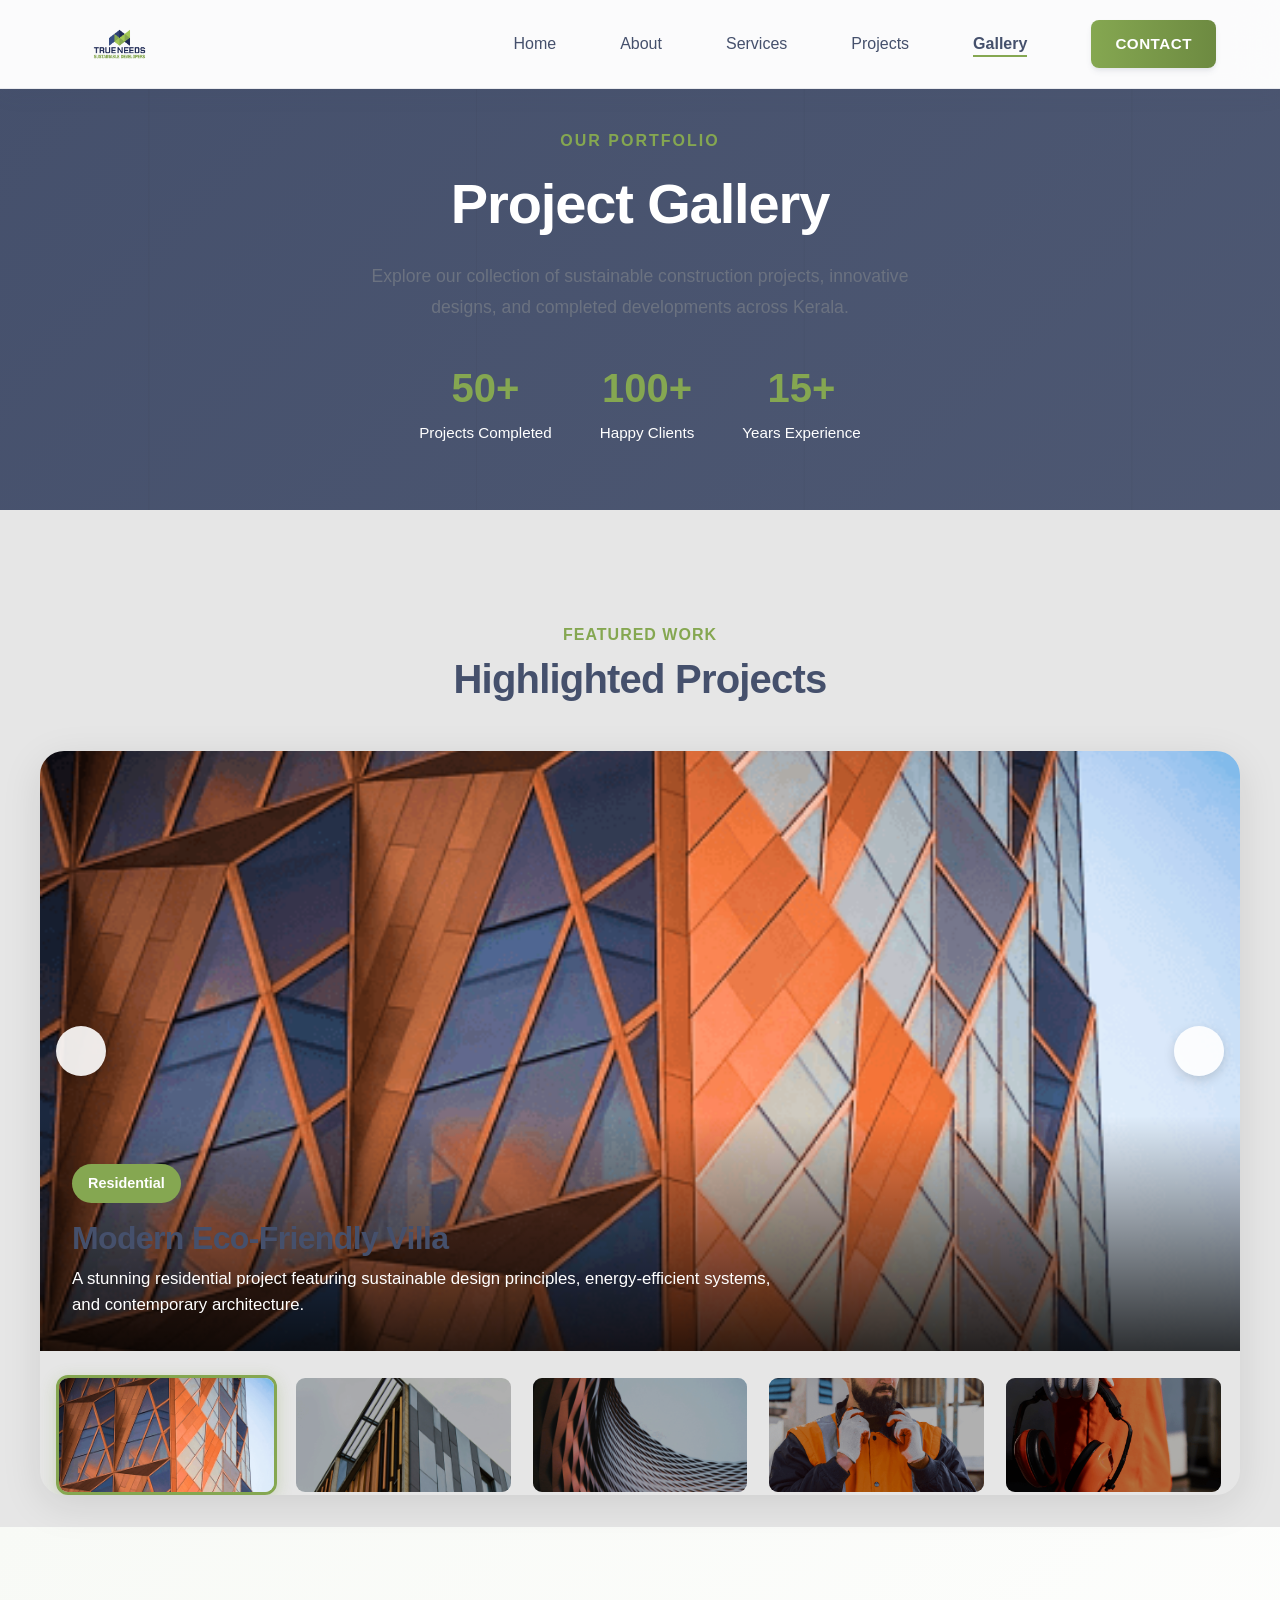
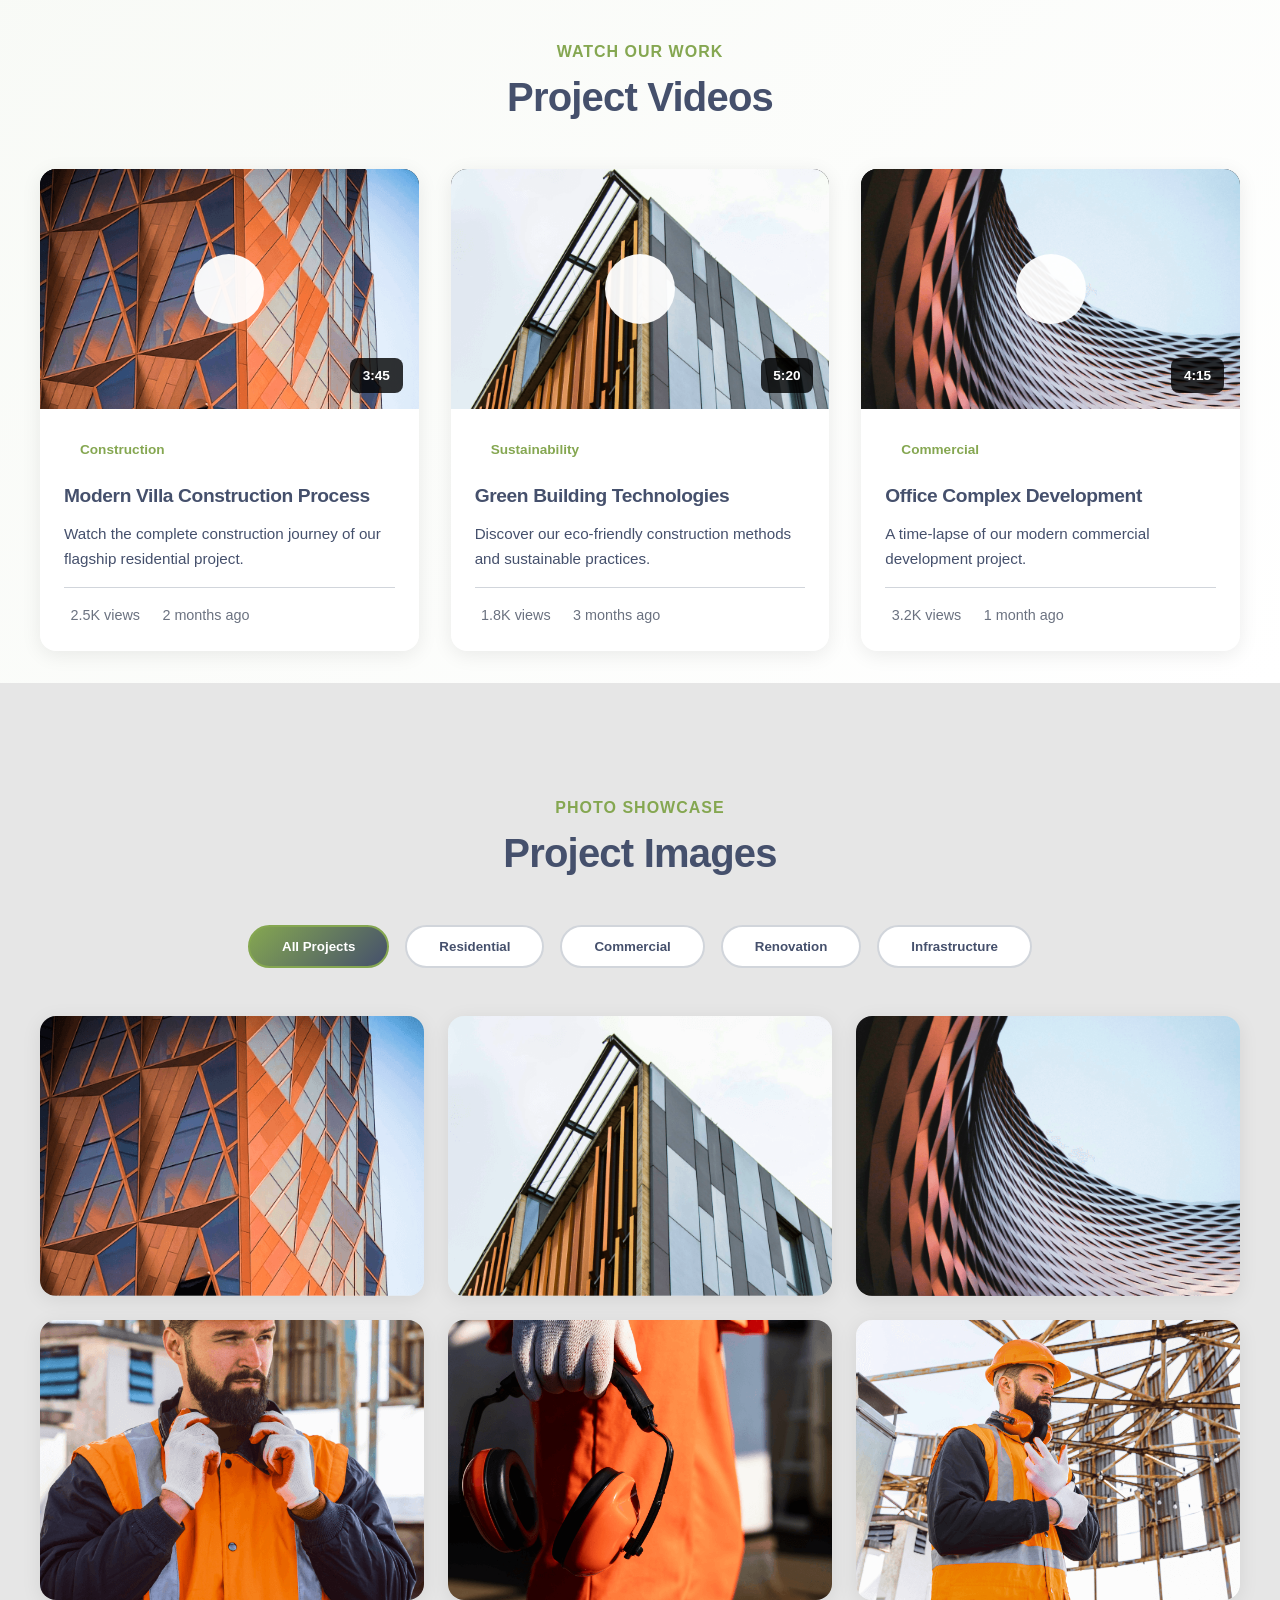
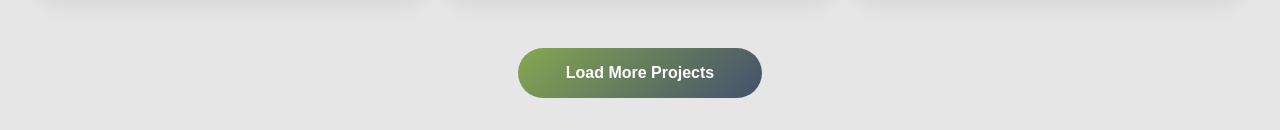
==== commit 52ea43f7: "feat: Add comprehensive data management and rendering for projects, testimonials, services, and gall" ====
--- a/gallery.html
+++ b/gallery.html
@@ -4,14 +4,36 @@
   <meta charset="UTF-8" />
   <meta name="viewport" content="width=device-width, initial-scale=1.0" />
   <title>Gallery - True Needs</title>
+  
+  <!--=============== FAVICON ===============-->
+  <link
+    rel="shortcut icon"
+    href="assets/img/favicon.png"
+    type="image/x-icon" />
+  
+  <!--=============== REMIXICONS ===============-->
+  <link
+    rel="stylesheet"
+    href="https://cdnjs.cloudflare.com/ajax/libs/remixicon/4.2.0/remixicon.css" />
+  
+  <!--=============== FONT AWESOME ===============-->
+  <link
+    rel="stylesheet"
+    href="https://cdnjs.cloudflare.com/ajax/libs/font-awesome/6.5.1/css/all.min.css" />
+  
+  <!--=============== PAGE SPECIFIC CSS ===============-->
+  <link rel="stylesheet" href="assets/css/page-specific.css" />
+  
+  <!--=============== GALLERY CSS ===============-->
+  <link rel="stylesheet" href="assets/css/gallery.css" />
+  
   <link rel="stylesheet" href="assets/css/styles.css" />
 </head>
 <body>
   <header class="header" id="header">
     <nav class="nav container">
       <a href="index.html" class="nav__logo">
-        <i class="ri-building-3-line"></i>
-        <span>True Needs</span>
+        <img src="assets/img/Untitled-1 [Recovered]-01.png" alt="True Needs Logo" class="header__logo-img">
       </a>
       <div class="nav__menu" id="nav-menu">
         <ul class="nav__list">
@@ -28,21 +50,323 @@
       </div>
     </nav>
   </header>
+  
   <main class="main">
-    <section class="gallery section">
+    <!--==================== GALLERY HERO ====================-->
+    <section class="gallery-hero">
+      <div class="container gallery-hero__content">
+        <span class="section__subtitle">OUR PORTFOLIO</span>
+        <h1 class="section__title">Project Gallery</h1>
+        <p class="gallery-hero__description">
+          Explore our collection of sustainable construction projects, 
+          innovative designs, and completed developments across Kerala.
+        </p>
+        <div class="gallery-hero__stats">
+          <div class="gallery-hero__stat">
+            <span class="gallery-hero__stat-number">50+</span>
+            <span class="gallery-hero__stat-label">Projects Completed</span>
+          </div>
+          <div class="gallery-hero__stat">
+            <span class="gallery-hero__stat-number">100+</span>
+            <span class="gallery-hero__stat-label">Happy Clients</span>
+          </div>
+          <div class="gallery-hero__stat">
+            <span class="gallery-hero__stat-number">15+</span>
+            <span class="gallery-hero__stat-label">Years Experience</span>
+          </div>
+        </div>
+      </div>
+    </section>
+
+    <!--==================== FEATURED SLIDER ====================-->
+    <section class="featured-slider section">
+      <div class="container featured-slider__container">
+        <div class="featured-slider__header">
+          <span class="section__subtitle">FEATURED WORK</span>
+          <h2 class="section__title">Highlighted Projects</h2>
+        </div>
+
+        <div class="slider-wrapper">
+          <!-- Main Slider -->
+          <div class="slider-main">
+            <img src="assets/img/projects-img-1.png" alt="Featured Project 1" class="slider-main__image active" data-slide="0">
+            <img src="assets/img/projects-img-2.png" alt="Featured Project 2" class="slider-main__image" data-slide="1">
+            <img src="assets/img/projects-img-3.png" alt="Featured Project 3" class="slider-main__image" data-slide="2">
+            <img src="assets/img/about-img-1.png" alt="Featured Project 4" class="slider-main__image" data-slide="3">
+            <img src="assets/img/about-img-2.png" alt="Featured Project 5" class="slider-main__image" data-slide="4">
+
+            <div class="slider-main__overlay">
+              <span class="slider-main__category">Residential</span>
+              <h3 class="slider-main__title">Modern Eco-Friendly Villa</h3>
+              <p class="slider-main__description">
+                A stunning residential project featuring sustainable design principles, 
+                energy-efficient systems, and contemporary architecture.
+              </p>
+            </div>
+
+            <!-- Slider Controls -->
+            <div class="slider-controls">
+              <button class="slider-btn slider-prev" aria-label="Previous slide">
+                <i class="ri-arrow-left-s-line"></i>
+              </button>
+              <button class="slider-btn slider-next" aria-label="Next slide">
+                <i class="ri-arrow-right-s-line"></i>
+              </button>
+            </div>
+          </div>
+
+          <!-- Thumbnails -->
+          <div class="slider-thumbnails">
+            <div class="slider-thumbnail active" data-slide="0">
+              <img src="assets/img/projects-img-1.png" alt="Thumbnail 1">
+            </div>
+            <div class="slider-thumbnail" data-slide="1">
+              <img src="assets/img/projects-img-2.png" alt="Thumbnail 2">
+            </div>
+            <div class="slider-thumbnail" data-slide="2">
+              <img src="assets/img/projects-img-3.png" alt="Thumbnail 3">
+            </div>
+            <div class="slider-thumbnail" data-slide="3">
+              <img src="assets/img/about-img-1.png" alt="Thumbnail 4">
+            </div>
+            <div class="slider-thumbnail" data-slide="4">
+              <img src="assets/img/about-img-2.png" alt="Thumbnail 5">
+            </div>
+          </div>
+        </div>
+      </div>
+    </section>
+
+    <!--==================== VIDEO GALLERY ====================-->
+    <section class="video-gallery section">
       <div class="container">
-        <h2 class="section__title">Gallery</h2>
-        <p class="section__subtitle">Explore our completed projects and highlights</p>
-        <div class="gallery__grid">
-          <!-- Add your images here -->
-          <img src="assets/img/projects-img-1.png" alt="Project 1" class="gallery__img" />
-          <img src="assets/img/projects-img-2.png" alt="Project 2" class="gallery__img" />
-          <img src="assets/img/projects-img-3.png" alt="Project 3" class="gallery__img" />
-          <img src="assets/img/about-img-1.png" alt="About 1" class="gallery__img" />
-          <img src="assets/img/about-img-2.png" alt="About 2" class="gallery__img" />
+        <div class="video-gallery__header">
+          <span class="section__subtitle">WATCH OUR WORK</span>
+          <h2 class="section__title">Project Videos</h2>
+        </div>
+
+        <div class="video-gallery__grid">
+          <!-- Video Card 1 -->
+          <div class="video-card">
+            <div class="video-card__thumbnail">
+              <img src="assets/img/projects-img-1.png" alt="Video Thumbnail">
+              <div class="video-card__play-btn">
+                <i class="ri-play-fill"></i>
+              </div>
+              <span class="video-card__duration">3:45</span>
+            </div>
+            <div class="video-card__content">
+              <span class="video-card__category">Construction</span>
+              <h3 class="video-card__title">Modern Villa Construction Process</h3>
+              <p class="video-card__description">
+                Watch the complete construction journey of our flagship residential project.
+              </p>
+              <div class="video-card__footer">
+                <div class="video-card__meta">
+                  <i class="ri-eye-line"></i>
+                  <span>2.5K views</span>
+                </div>
+                <div class="video-card__meta">
+                  <i class="ri-calendar-line"></i>
+                  <span>2 months ago</span>
+                </div>
+              </div>
+            </div>
+          </div>
+
+          <!-- Video Card 2 -->
+          <div class="video-card">
+            <div class="video-card__thumbnail">
+              <img src="assets/img/projects-img-2.png" alt="Video Thumbnail">
+              <div class="video-card__play-btn">
+                <i class="ri-play-fill"></i>
+              </div>
+              <span class="video-card__duration">5:20</span>
+            </div>
+            <div class="video-card__content">
+              <span class="video-card__category">Sustainability</span>
+              <h3 class="video-card__title">Green Building Technologies</h3>
+              <p class="video-card__description">
+                Discover our eco-friendly construction methods and sustainable practices.
+              </p>
+              <div class="video-card__footer">
+                <div class="video-card__meta">
+                  <i class="ri-eye-line"></i>
+                  <span>1.8K views</span>
+                </div>
+                <div class="video-card__meta">
+                  <i class="ri-calendar-line"></i>
+                  <span>3 months ago</span>
+                </div>
+              </div>
+            </div>
+          </div>
+
+          <!-- Video Card 3 -->
+          <div class="video-card">
+            <div class="video-card__thumbnail">
+              <img src="assets/img/projects-img-3.png" alt="Video Thumbnail">
+              <div class="video-card__play-btn">
+                <i class="ri-play-fill"></i>
+              </div>
+              <span class="video-card__duration">4:15</span>
+            </div>
+            <div class="video-card__content">
+              <span class="video-card__category">Commercial</span>
+              <h3 class="video-card__title">Office Complex Development</h3>
+              <p class="video-card__description">
+                A time-lapse of our modern commercial development project.
+              </p>
+              <div class="video-card__footer">
+                <div class="video-card__meta">
+                  <i class="ri-eye-line"></i>
+                  <span>3.2K views</span>
+                </div>
+                <div class="video-card__meta">
+                  <i class="ri-calendar-line"></i>
+                  <span>1 month ago</span>
+                </div>
+              </div>
+            </div>
+          </div>
         </div>
       </div>
     </section>
+
+    <!--==================== PHOTO GALLERY ====================-->
+    <section class="photo-gallery section">
+      <div class="container">
+        <div class="photo-gallery__header">
+          <span class="section__subtitle">PHOTO SHOWCASE</span>
+          <h2 class="section__title">Project Images</h2>
+        </div>
+
+        <!-- Filter Tabs -->
+        <div class="gallery-filters">
+          <button class="filter-btn active" data-filter="all">All Projects</button>
+          <button class="filter-btn" data-filter="residential">Residential</button>
+          <button class="filter-btn" data-filter="commercial">Commercial</button>
+          <button class="filter-btn" data-filter="renovation">Renovation</button>
+          <button class="filter-btn" data-filter="infrastructure">Infrastructure</button>
+        </div>
+
+        <!-- Photo Grid -->
+        <div class="photo-gallery__grid">
+          <!-- Photo Card 1 -->
+          <div class="photo-card" data-category="residential">
+            <img src="assets/img/projects-img-1.png" alt="Residential Project" class="photo-card__image">
+            <div class="photo-card__overlay">
+              <span class="photo-card__category">Residential</span>
+              <h3 class="photo-card__title">Luxury Villa</h3>
+              <p class="photo-card__description">Modern 4BHK villa with sustainable features</p>
+            </div>
+            <div class="photo-card__zoom">
+              <i class="ri-zoom-in-line"></i>
+            </div>
+          </div>
+
+          <!-- Photo Card 2 -->
+          <div class="photo-card" data-category="commercial">
+            <img src="assets/img/projects-img-2.png" alt="Commercial Project" class="photo-card__image">
+            <div class="photo-card__overlay">
+              <span class="photo-card__category">Commercial</span>
+              <h3 class="photo-card__title">Office Complex</h3>
+              <p class="photo-card__description">State-of-the-art business center</p>
+            </div>
+            <div class="photo-card__zoom">
+              <i class="ri-zoom-in-line"></i>
+            </div>
+          </div>
+
+          <!-- Photo Card 3 -->
+          <div class="photo-card" data-category="renovation">
+            <img src="assets/img/projects-img-3.png" alt="Renovation Project" class="photo-card__image">
+            <div class="photo-card__overlay">
+              <span class="photo-card__category">Renovation</span>
+              <h3 class="photo-card__title">Heritage Restoration</h3>
+              <p class="photo-card__description">Classic building modernization</p>
+            </div>
+            <div class="photo-card__zoom">
+              <i class="ri-zoom-in-line"></i>
+            </div>
+          </div>
+
+          <!-- Photo Card 4 -->
+          <div class="photo-card" data-category="residential">
+            <img src="assets/img/about-img-1.png" alt="Residential Project" class="photo-card__image">
+            <div class="photo-card__overlay">
+              <span class="photo-card__category">Residential</span>
+              <h3 class="photo-card__title">Garden House</h3>
+              <p class="photo-card__description">Eco-friendly residential design</p>
+            </div>
+            <div class="photo-card__zoom">
+              <i class="ri-zoom-in-line"></i>
+            </div>
+          </div>
+
+          <!-- Photo Card 5 -->
+          <div class="photo-card" data-category="commercial">
+            <img src="assets/img/about-img-2.png" alt="Commercial Project" class="photo-card__image">
+            <div class="photo-card__overlay">
+              <span class="photo-card__category">Commercial</span>
+              <h3 class="photo-card__title">Retail Plaza</h3>
+              <p class="photo-card__description">Modern shopping complex</p>
+            </div>
+            <div class="photo-card__zoom">
+              <i class="ri-zoom-in-line"></i>
+            </div>
+          </div>
+
+          <!-- Photo Card 6 -->
+          <div class="photo-card" data-category="infrastructure">
+            <img src="assets/img/home-img-1.png" alt="Infrastructure Project" class="photo-card__image">
+            <div class="photo-card__overlay">
+              <span class="photo-card__category">Infrastructure</span>
+              <h3 class="photo-card__title">Bridge Construction</h3>
+              <p class="photo-card__description">Structural engineering excellence</p>
+            </div>
+            <div class="photo-card__zoom">
+              <i class="ri-zoom-in-line"></i>
+            </div>
+          </div>
+        </div>
+
+        <!-- Load More Button -->
+        <div class="gallery-load-more">
+          <button class="load-more-btn">
+            <i class="ri-arrow-down-line"></i> Load More Projects
+          </button>
+        </div>
+      </div>
+    </section>
+
+    <!--==================== LIGHTBOX MODAL ====================-->
+    <div class="lightbox" id="lightbox">
+      <div class="lightbox__content">
+        <button class="lightbox__close" aria-label="Close lightbox">
+          <i class="ri-close-line"></i>
+        </button>
+        <button class="lightbox__nav lightbox__prev" aria-label="Previous image">
+          <i class="ri-arrow-left-s-line"></i>
+        </button>
+        <button class="lightbox__nav lightbox__next" aria-label="Next image">
+          <i class="ri-arrow-right-s-line"></i>
+        </button>
+        <img src="" alt="Lightbox image" class="lightbox__image" id="lightbox-img">
+      </div>
+    </div>
   </main>
+
+  <!--=============== SCROLLREVEAL ===============-->
+  <script src="assets/js/scrollreveal.min.js"></script>
+
+  <!--=============== SWIPER JS ===============-->
+  <script src="assets/js/swiper-bundle.min.js"></script>
+
+  <!--=============== MAIN JS ===============-->
+  <script src="assets/js/main.js"></script>
+
+  <!--=============== GALLERY JS ===============-->
+  <script src="assets/js/gallery.js"></script>
 </body>
 </html>
--- a/assets/css/page-specific.css
+++ b/assets/css/page-specific.css
@@ -0,0 +1,806 @@
+/* ===============================================
+   TRUE NEEDS - PAGE SPECIFIC STYLES
+   ===============================================
+   This file contains page-specific styles that were
+   previously inline in HTML files.
+   =============================================== */
+
+/* =============== ENHANCED ABOUT SECTION =============== */
+.about {
+  padding: 6rem 0;
+}
+
+.about__container {
+  gap: 3.5rem;
+  align-items: center;
+}
+
+.about__data {
+  max-width: 680px;
+}
+
+.about__description {
+  margin: 1.5rem 0 2rem 0;
+  line-height: 1.85;
+  font-size: 1.05rem;
+  color: var(--text-color);
+  font-family: var(--body-font);
+  font-weight: var(--font-regular);
+}
+
+.about__list {
+  grid-template-columns: repeat(2, 1fr);
+  gap: 1.25rem 1.5rem;
+  margin-bottom: 2rem;
+}
+
+.about__list-item {
+  display: flex;
+  align-items: center;
+  gap: 0.75rem;
+  padding: 0.5rem 0;
+}
+
+.about__list-item i {
+  font-size: 1.25rem;
+  color: var(--first-color);
+}
+
+.about__list-item span {
+  font-weight: var(--font-semi-bold);
+  color: var(--title-color);
+  font-family: var(--subheading-font);
+}
+
+/* Desktop view - increased gap */
+@media screen and (min-width: 1024px) {
+  .about__container {
+    gap: 6rem;
+  }
+}
+
+/* =============== SERVICES SECTION - REMOVE LADDER EFFECT =============== */
+.services__grid {
+  display: grid;
+  grid-template-columns: repeat(auto-fit, minmax(280px, 1fr));
+  gap: 2rem;
+  align-items: start;
+}
+
+.services__card {
+  margin-top: 0 !important;
+  transform: translateY(0) !important;
+}
+
+@media screen and (min-width: 1024px) {
+  .services__grid {
+    grid-template-columns: repeat(4, 1fr);
+  }
+}
+
+@media screen and (max-width: 768px) {
+  .services__grid {
+    grid-template-columns: repeat(2, 1fr);
+    gap: 1.5rem;
+  }
+}
+
+@media screen and (max-width: 480px) {
+  .services__grid {
+    grid-template-columns: 1fr;
+  }
+}
+
+/* =============== TESTIMONIALS SECTION =============== */
+.testimonials {
+  background: linear-gradient(135deg, #fafbfd 0%, #f5f7fa 100%);
+  padding: 6rem 0;
+  position: relative;
+  overflow: hidden;
+}
+
+.testimonials .container {
+  max-width: 1200px;
+  margin: 0 auto;
+  padding: 0 1rem;
+}
+
+.testimonials .section__title {
+  text-align: center;
+  margin-bottom: 1rem;
+  color: var(--title-color);
+  font-family: var(--header-font);
+  font-weight: var(--font-bold);
+}
+
+.testimonials .section__subtitle {
+  text-align: center;
+  display: block;
+  margin-bottom: 2.5rem;
+  color: var(--accent-color);
+  font-family: var(--subheading-font);
+  font-weight: var(--font-semi-bold);
+  text-transform: uppercase;
+  letter-spacing: 1.5px;
+  font-size: 0.9rem;
+}
+
+.testimonials__container {
+  width: 100%;
+  margin: 0 auto;
+  padding: 2.5rem 0 1rem;
+  position: relative;
+  overflow: visible;
+}
+
+.testimonial__card {
+  background: var(--white-color);
+  padding: 2.25rem 2rem;
+  border-radius: 16px;
+  box-shadow: 0 4px 16px rgba(0, 0, 0, 0.06);
+  margin: 0;
+  height: auto;
+  min-height: 320px;
+  display: flex;
+  flex-direction: column;
+  transition: all 0.3s cubic-bezier(0.4, 0, 0.2, 1);
+  border: 1px solid rgba(69, 80, 108, 0.06);
+  width: 100%;
+}
+
+.testimonial__card:hover {
+  box-shadow: 0 8px 28px rgba(0, 0, 0, 0.1);
+  transform: translateY(-4px);
+  border-color: rgba(133, 167, 81, 0.15);
+}
+
+.testimonial__content {
+  display: flex;
+  flex-direction: column;
+  height: 100%;
+}
+
+.testimonial__stars {
+  display: flex;
+  gap: 0.3rem;
+  margin-bottom: 1.5rem;
+}
+
+.testimonial__stars i {
+  color: #FFB800;
+  font-size: 1.15rem;
+}
+
+.testimonial__text {
+  font-style: italic;
+  line-height: 1.8;
+  color: hsl(230, 16%, 45%);
+  margin-bottom: auto;
+  font-size: 1rem;
+  font-family: var(--body-font);
+  font-weight: var(--font-regular);
+  padding-bottom: 1.5rem;
+  position: relative;
+}
+
+.testimonial__text::before {
+  content: '"';
+  position: absolute;
+  left: -8px;
+  top: -10px;
+  font-size: 3.5rem;
+  color: rgba(133, 167, 81, 0.15);
+  font-family: Georgia, serif;
+  line-height: 1;
+}
+
+.testimonial__author {
+  display: flex;
+  align-items: center;
+  gap: 1rem;
+  padding-top: 1.5rem;
+  border-top: 1px solid rgba(69, 80, 108, 0.08);
+  margin-top: auto;
+}
+
+.testimonial__img {
+  width: 56px;
+  height: 56px;
+  border-radius: 50%;
+  object-fit: cover;
+  border: 2px solid rgba(133, 167, 81, 0.2);
+  flex-shrink: 0;
+}
+
+.testimonial__info {
+  flex: 1;
+}
+
+.testimonial__name {
+  font-size: 1.05rem;
+  font-weight: var(--font-semi-bold);
+  color: var(--title-color);
+  margin-bottom: 0.25rem;
+  font-family: var(--subheading-font);
+}
+
+.testimonial__position {
+  font-size: 0.88rem;
+  color: hsl(230, 16%, 55%);
+  font-family: var(--body-font);
+  font-weight: var(--font-regular);
+}
+
+/* Swiper Pagination Styling */
+.testimonials .swiper-pagination {
+  position: relative;
+  margin-top: 2.5rem;
+  bottom: 0;
+}
+
+.testimonials .swiper-pagination-bullet {
+  width: 10px;
+  height: 10px;
+  background: rgba(69, 80, 108, 0.25);
+  opacity: 1;
+  transition: all 0.3s ease;
+}
+
+.testimonials .swiper-pagination-bullet-active {
+  background: var(--accent-color);
+  width: 28px;
+  border-radius: 5px;
+}
+
+/* Swiper Navigation Arrows */
+.testimonials .swiper-button-next,
+.testimonials .swiper-button-prev {
+  width: 44px;
+  height: 44px;
+  background: var(--white-color);
+  border-radius: 50%;
+  box-shadow: 0 2px 12px rgba(0, 0, 0, 0.08);
+  transition: all 0.3s ease;
+  top: 50%;
+  margin-top: -22px;
+}
+
+.testimonials .swiper-button-next {
+  right: -60px;
+}
+
+.testimonials .swiper-button-prev {
+  left: -60px;
+}
+
+.testimonials .swiper-button-next:hover,
+.testimonials .swiper-button-prev:hover {
+  background: var(--accent-color);
+  box-shadow: 0 4px 16px rgba(133, 167, 81, 0.25);
+}
+
+.testimonials .swiper-button-next::after,
+.testimonials .swiper-button-prev::after {
+  font-size: 1.25rem;
+  color: var(--title-color);
+  font-weight: bold;
+}
+
+.testimonials .swiper-button-next:hover::after,
+.testimonials .swiper-button-prev:hover::after {
+  color: var(--white-color);
+}
+
+/* Adjust arrows for smaller screens */
+@media screen and (max-width: 1200px) {
+  .testimonials .swiper-button-next {
+    right: 10px;
+  }
+  
+  .testimonials .swiper-button-prev {
+    left: 10px;
+  }
+}
+
+/* =============== ENHANCED TEXT VISIBILITY =============== */
+.projects .section__subtitle {
+  color: var(--accent-color);
+  font-family: var(--subheading-font);
+  font-weight: var(--font-semi-bold);
+  text-transform: uppercase;
+  letter-spacing: 1px;
+}
+
+.projects .section__title {
+  color: var(--white-color);
+  font-family: var(--header-font);
+  font-weight: var(--font-bold);
+}
+
+/* =============== INLINE STYLE REPLACEMENTS =============== */
+/* Logo styling */
+.header__logo-img {
+  height: 4.5rem;
+  width: auto;
+}
+
+/* About mission paragraph */
+.about__mission-text {
+  margin-bottom: 1.5rem;
+  line-height: 1.7;
+  text-align: justify;
+}
+
+/* Floating icons positioning */
+.floating-icon-1 { top: 15%; left: 10%; animation-delay: 0s; }
+.floating-icon-2 { top: 25%; right: 15%; animation-delay: 1s; }
+.floating-icon-3 { top: 60%; left: 8%; animation-delay: 2s; }
+.floating-icon-4 { top: 70%; right: 12%; animation-delay: 1.5s; }
+.floating-icon-5 { top: 40%; right: 8%; animation-delay: 0.5s; }
+.floating-icon-6 { top: 80%; left: 15%; animation-delay: 2.5s; }
+.floating-icon-7 { top: 35%; left: 20%; animation-delay: 1.8s; }
+.floating-icon-8 { top: 50%; right: 20%; animation-delay: 0.8s; }
+
+/* Particles positioning */
+.particle-1 { top: 20%; left: 30%; animation-delay: 0s; }
+.particle-2 { top: 40%; left: 60%; animation-delay: 1.2s; }
+.particle-3 { top: 65%; left: 40%; animation-delay: 2.4s; }
+.particle-4 { top: 75%; left: 70%; animation-delay: 1.8s; }
+.particle-5 { top: 30%; left: 80%; animation-delay: 0.6s; }
+.particle-6 { top: 55%; left: 25%; animation-delay: 3s; }
+
+/* =============== PROJECTS PAGE STYLES =============== */
+/* Loading spinner */
+.loading-spinner {
+  display: flex;
+  justify-content: center;
+  align-items: center;
+  height: 200px;
+}
+
+.loading-spinner > div {
+  border: 4px solid #f3f3f3;
+  border-top: 4px solid var(--first-color);
+  border-radius: 50%;
+  width: 40px;
+  height: 40px;
+  animation: spin 2s linear infinite;
+}
+
+@keyframes spin {
+  0% { transform: rotate(0deg); }
+  100% { transform: rotate(360deg); }
+}
+
+/* No projects message */
+.no-projects {
+  grid-column: 1 / -1;
+  text-align: center;
+  padding: 3rem;
+}
+
+/* =============== ENHANCED CONTACT CARDS =============== */
+/* Contact section improvements - Clean & Professional Design */
+.contact__data {
+  display: grid;
+  grid-template-columns: 1fr;
+  gap: 1.5rem;
+  margin-top: 0;
+}
+
+.contact__card {
+  background: var(--white-color);
+  border: 1px solid rgba(69, 80, 108, 0.08);
+  border-radius: 12px;
+  padding: 2rem 1.75rem;
+  text-align: center;
+  transition: all 0.3s cubic-bezier(0.4, 0, 0.2, 1);
+  position: relative;
+  box-shadow: 0 2px 8px rgba(0, 0, 0, 0.04);
+}
+
+.contact__card:hover {
+  border-color: rgba(133, 167, 81, 0.2);
+  transform: translateY(-4px);
+  box-shadow: 0 8px 24px rgba(0, 0, 0, 0.08);
+}
+
+.contact__icon {
+  width: 56px;
+  height: 56px;
+  background: rgba(133, 167, 81, 0.08);
+  color: var(--accent-color);
+  border-radius: 12px;
+  display: grid;
+  place-items: center;
+  font-size: 1.75rem;
+  margin: 0 auto 1.25rem;
+  transition: all 0.3s ease;
+}
+
+.contact__card:hover .contact__icon {
+  background: var(--accent-color);
+  color: var(--white-color);
+  transform: scale(1.05);
+}
+
+.contact__card-content {
+  position: relative;
+}
+
+.contact__title {
+  font-family: var(--header-font);
+  font-size: 1.2rem;
+  font-weight: var(--font-semi-bold);
+  color: var(--title-color);
+  margin-bottom: 0.85rem;
+  line-height: 1.4;
+}
+
+.contact__info {
+  font-style: normal;
+  color: var(--text-color);
+  line-height: 1.75;
+  font-family: var(--body-font);
+  font-weight: var(--font-regular);
+  margin-bottom: 0.75rem;
+  font-size: 0.95rem;
+}
+
+.contact__info-text {
+  font-size: 0.9rem;
+  color: hsl(230, 16%, 60%);
+  margin-bottom: 1rem;
+}
+
+/* Phone links */
+.contact__phone-link {
+  display: flex;
+  align-items: center;
+  justify-content: center;
+  gap: 0.5rem;
+  padding: 0.65rem 1rem;
+  margin: 0.4rem auto;
+  color: var(--title-color);
+  font-weight: var(--font-medium);
+  transition: all 0.25s ease;
+  border-radius: 8px;
+  font-size: 0.95rem;
+  max-width: fit-content;
+}
+
+.contact__phone-link:hover {
+  background-color: rgba(133, 167, 81, 0.06);
+  color: var(--accent-color);
+}
+
+.contact__phone-link i {
+  font-size: 1.1rem;
+  color: var(--accent-color);
+}
+
+/* Email links */
+.contact__email-link {
+  display: inline-flex;
+  align-items: center;
+  gap: 0.5rem;
+  padding: 0.7rem 1.15rem;
+  color: var(--title-color);
+  font-weight: var(--font-medium);
+  background-color: rgba(133, 167, 81, 0.06);
+  border-radius: 8px;
+  transition: all 0.25s ease;
+  word-break: break-word;
+  text-align: center;
+  font-size: 0.9rem;
+}
+
+.contact__email-link:hover {
+  background-color: var(--accent-color);
+  color: var(--white-color);
+  transform: translateY(-1px);
+}
+
+.contact__email-link i {
+  font-size: 1rem;
+  flex-shrink: 0;
+}
+
+/* Contact link button */
+.contact__link {
+  display: inline-flex;
+  align-items: center;
+  gap: 0.5rem;
+  padding: 0.65rem 1.35rem;
+  margin-top: 0.85rem;
+  background-color: transparent;
+  color: var(--accent-color);
+  font-weight: var(--font-semi-bold);
+  border: 1.5px solid rgba(133, 167, 81, 0.3);
+  border-radius: 8px;
+  transition: all 0.25s ease;
+  font-size: 0.9rem;
+}
+
+.contact__link:hover {
+  background-color: var(--accent-color);
+  color: var(--white-color);
+  border-color: var(--accent-color);
+  transform: translateY(-1px);
+}
+
+.contact__link--small {
+  padding: 0.5rem 1rem;
+  font-size: 0.88rem;
+  margin-top: 0.5rem;
+}
+
+.contact__link--button {
+  background: var(--accent-color);
+  color: var(--white-color);
+  border: 1.5px solid var(--accent-color);
+}
+
+.contact__link--button:hover {
+  background: var(--second-color);
+  border-color: var(--second-color);
+  transform: translateY(-2px);
+}
+
+/* Social links */
+.contact__social {
+  display: flex;
+  justify-content: center;
+  gap: 0.85rem;
+  margin-top: 1rem;
+}
+
+.contact__social-link {
+  width: 44px;
+  height: 44px;
+  background-color: rgba(133, 167, 81, 0.06);
+  color: var(--accent-color);
+  border-radius: 10px;
+  display: grid;
+  place-items: center;
+  font-size: 1.4rem;
+  transition: all 0.25s ease;
+  border: 1px solid rgba(133, 167, 81, 0.1);
+}
+
+.contact__social-link:hover {
+  background-color: var(--accent-color);
+  color: var(--white-color);
+  transform: translateY(-2px);
+  border-color: var(--accent-color);
+}
+
+/* Careers card - subtle differentiation */
+.contact__card--careers {
+  background: linear-gradient(135deg, #fafbf9 0%, #f5f8f2 100%);
+  border-color: rgba(133, 167, 81, 0.12);
+}
+
+.contact__icon--careers {
+  background: rgba(69, 80, 108, 0.08);
+  color: var(--second-color);
+}
+
+.contact__card--careers:hover .contact__icon--careers {
+  background: var(--second-color);
+  color: var(--white-color);
+}
+
+/* Contact container responsive grid - 3 cards top, 2 cards bottom */
+@media screen and (min-width: 1200px) {
+  .contact__data {
+    grid-template-columns: repeat(3, 1fr);
+    gap: 1.75rem;
+  }
+  
+  /* Make last 2 cards (Messaging and Careers) center-aligned on second row */
+  .contact__card:nth-child(4),
+  .contact__card:nth-child(5) {
+    grid-column: auto;
+  }
+  
+  /* Center the second row of 2 cards */
+  .contact__data {
+    justify-items: stretch;
+  }
+  
+  .contact__card:nth-child(4) {
+    grid-column: 1 / 2;
+    margin-left: auto;
+    margin-right: 0.875rem;
+    max-width: 100%;
+  }
+  
+  .contact__card:nth-child(5) {
+    grid-column: 2 / 3;
+    margin-left: 0.875rem;
+    margin-right: auto;
+    max-width: 100%;
+  }
+}
+
+@media screen and (min-width: 900px) and (max-width: 1199px) {
+  .contact__data {
+    grid-template-columns: repeat(3, 1fr);
+    gap: 1.5rem;
+  }
+  
+  /* Same layout for medium screens */
+  .contact__card:nth-child(4) {
+    grid-column: 1 / 2;
+    margin-left: auto;
+    margin-right: 0.75rem;
+  }
+  
+  .contact__card:nth-child(5) {
+    grid-column: 2 / 3;
+    margin-left: 0.75rem;
+    margin-right: auto;
+  }
+}
+
+@media screen and (min-width: 768px) and (max-width: 899px) {
+  .contact__data {
+    grid-template-columns: repeat(2, 1fr);
+    gap: 1.5rem;
+  }
+}
+
+@media screen and (max-width: 767px) {
+  .contact__data {
+    gap: 1.5rem;
+  }
+  
+  .contact__card {
+    border-radius: 12px;
+  }
+  
+  .contact__card-header {
+    padding: 1.75rem 1.5rem 1.25rem;
+  }
+  
+  .contact__card-content {
+    padding: 1.5rem;
+  }
+  
+  .contact__icon--main,
+  .contact__icon--careers {
+    width: 56px;
+    height: 56px;
+    font-size: 1.75rem;
+  }
+  
+  .contact__main-title {
+    font-size: 1.3rem;
+  }
+  
+  .contact__main-subtitle {
+    font-size: 0.9rem;
+  }
+  
+  .contact__info {
+    padding-left: 1.5rem;
+  }
+  
+  .contact__info-text {
+    padding-left: 1.5rem;
+  }
+  
+  .contact__social {
+    padding-left: 1.5rem;
+  }
+  
+  .contact__email-link {
+    font-size: 0.85rem;
+    padding: 0.6rem 1rem;
+  }
+}
+
+/* =============== RESPONSIVE DESIGN =============== */
+@media screen and (max-width: 768px) {
+  .about {
+    padding: 4rem 0;
+  }
+
+  .about__container {
+    gap: 3rem;
+    grid-template-columns: 1fr;
+  }
+
+  .about__images {
+    order: 2;
+    margin-top: 2rem;
+  }
+
+  .about__list {
+    grid-template-columns: 1fr;
+    gap: 1rem;
+  }
+
+  .testimonials {
+    padding: 4rem 0;
+  }
+
+  .testimonial__card {
+    padding: 2rem 1.5rem;
+    margin: 0;
+    min-height: 280px;
+  }
+
+  .testimonial__text {
+    font-size: 0.95rem;
+    line-height: 1.7;
+  }
+
+  .testimonial__img {
+    width: 52px;
+    height: 52px;
+  }
+
+  .testimonial__name {
+    font-size: 1rem;
+  }
+
+  .testimonial__position {
+    font-size: 0.85rem;
+  }
+
+  .testimonials .swiper-button-next,
+  .testimonials .swiper-button-prev {
+    width: 38px;
+    height: 38px;
+    margin-top: -19px;
+  }
+
+  .testimonials .swiper-button-next::after,
+  .testimonials .swiper-button-prev::after {
+    font-size: 1.1rem;
+  }
+}
+
+@media screen and (max-width: 480px) {
+  .about__description {
+    font-size: 0.95rem;
+  }
+
+  .about__images {
+    margin-top: 3rem;
+  }
+
+  .testimonials {
+    padding: 3.5rem 0;
+  }
+
+  .testimonial__card {
+    padding: 1.75rem 1.25rem;
+    min-height: 260px;
+    margin: 0;
+  }
+
+  .testimonial__text {
+    font-size: 0.9rem;
+  }
+
+  .testimonial__img {
+    width: 48px;
+    height: 48px;
+  }
+
+  .testimonials .swiper-button-next,
+  .testimonials .swiper-button-prev {
+    display: none; /* Hide navigation arrows on very small screens */
+  }
+
+  .contact__card {
+    padding: 1.85rem 1.4rem;
+  }
+
+  .contact__title {
+    font-size: 1.15rem;
+  }
+}
--- a/assets/css/gallery.css
+++ b/assets/css/gallery.css
@@ -0,0 +1,769 @@
+/* ===============================================
+   TRUE NEEDS - GALLERY PAGE STYLES
+   ===============================================
+   Professional gallery with featured slider,
+   videos, and image grid sections
+   =============================================== */
+
+/* =============== GALLERY HERO SECTION =============== */
+.gallery-hero {
+  background: linear-gradient(135deg, var(--background-dark) 0%, rgba(69, 80, 108, 0.95) 100%);
+  padding: 8rem 0 4rem;
+  text-align: center;
+  position: relative;
+  overflow: hidden;
+}
+
+.gallery-hero::before {
+  content: '';
+  position: absolute;
+  top: 0;
+  left: 0;
+  width: 100%;
+  height: 100%;
+  background: url('../img/home-lines-bg.svg') no-repeat center;
+  background-size: cover;
+  opacity: 0.1;
+}
+
+.gallery-hero__content {
+  position: relative;
+  z-index: 1;
+}
+
+.gallery-hero .section__subtitle {
+  color: var(--accent-color);
+  font-size: 1rem;
+  font-weight: var(--font-semi-bold);
+  text-transform: uppercase;
+  letter-spacing: 2px;
+  margin-bottom: 1rem;
+}
+
+.gallery-hero .section__title {
+  color: var(--white-color);
+  font-size: clamp(2.5rem, 5vw, 3.5rem);
+  font-family: var(--header-font);
+  font-weight: var(--font-bold);
+  margin-bottom: 1.5rem;
+}
+
+.gallery-hero__description {
+  color: var(--text-color-light);
+  font-size: 1.1rem;
+  max-width: 600px;
+  margin: 0 auto 2rem;
+  line-height: 1.8;
+}
+
+.gallery-hero__stats {
+  display: flex;
+  justify-content: center;
+  gap: 3rem;
+  margin-top: 2rem;
+}
+
+.gallery-hero__stat {
+  text-align: center;
+}
+
+.gallery-hero__stat-number {
+  display: block;
+  font-size: 2.5rem;
+  font-weight: var(--font-bold);
+  color: var(--accent-color);
+  font-family: var(--header-font);
+}
+
+.gallery-hero__stat-label {
+  color: var(--white-color);
+  font-size: 0.95rem;
+  margin-top: 0.5rem;
+}
+
+/* =============== FEATURED SLIDER SECTION =============== */
+.featured-slider {
+  padding: 5rem 0;
+  background-color: var(--body-color);
+}
+
+.featured-slider__container {
+  max-width: 1200px;
+  margin: 0 auto;
+  position: relative;
+}
+
+.featured-slider__header {
+  text-align: center;
+  margin-bottom: 3rem;
+}
+
+.featured-slider__header .section__subtitle {
+  color: var(--accent-color);
+  font-weight: var(--font-semi-bold);
+  text-transform: uppercase;
+  letter-spacing: 1px;
+  margin-bottom: 0.5rem;
+}
+
+.featured-slider__header .section__title {
+  font-size: clamp(2rem, 4vw, 2.5rem);
+  color: var(--title-color);
+  font-family: var(--header-font);
+  font-weight: var(--font-bold);
+}
+
+.slider-wrapper {
+  position: relative;
+  overflow: hidden;
+  border-radius: 1.5rem;
+  box-shadow: 0 10px 40px rgba(0, 0, 0, 0.1);
+}
+
+.slider-main {
+  position: relative;
+  height: 600px;
+  overflow: hidden;
+}
+
+.slider-main__image {
+  width: 100%;
+  height: 100%;
+  object-fit: cover;
+  display: none;
+  animation: fadeIn 0.5s ease;
+}
+
+.slider-main__image.active {
+  display: block;
+}
+
+@keyframes fadeIn {
+  from { opacity: 0; }
+  to { opacity: 1; }
+}
+
+.slider-main__overlay {
+  position: absolute;
+  bottom: 0;
+  left: 0;
+  right: 0;
+  background: linear-gradient(to top, rgba(0, 0, 0, 0.8), transparent);
+  padding: 3rem 2rem 2rem;
+  color: var(--white-color);
+}
+
+.slider-main__title {
+  font-size: 2rem;
+  font-weight: var(--font-bold);
+  font-family: var(--header-font);
+  margin-bottom: 0.5rem;
+}
+
+.slider-main__category {
+  display: inline-block;
+  background-color: var(--accent-color);
+  color: var(--white-color);
+  padding: 0.5rem 1rem;
+  border-radius: 2rem;
+  font-size: 0.9rem;
+  font-weight: var(--font-semi-bold);
+  margin-bottom: 1rem;
+}
+
+.slider-main__description {
+  font-size: 1.05rem;
+  line-height: 1.6;
+  max-width: 700px;
+}
+
+/* Slider Controls */
+.slider-controls {
+  position: absolute;
+  top: 50%;
+  transform: translateY(-50%);
+  width: 100%;
+  display: flex;
+  justify-content: space-between;
+  padding: 0 1rem;
+  z-index: 10;
+}
+
+.slider-btn {
+  width: 50px;
+  height: 50px;
+  background-color: rgba(255, 255, 255, 0.9);
+  color: var(--title-color);
+  border: none;
+  border-radius: 50%;
+  font-size: 1.5rem;
+  cursor: pointer;
+  transition: all 0.3s ease;
+  display: grid;
+  place-items: center;
+  box-shadow: 0 4px 12px rgba(0, 0, 0, 0.15);
+}
+
+.slider-btn:hover {
+  background-color: var(--accent-color);
+  color: var(--white-color);
+  transform: scale(1.1);
+}
+
+/* Slider Thumbnails */
+.slider-thumbnails {
+  display: grid;
+  grid-template-columns: repeat(auto-fit, minmax(150px, 1fr));
+  gap: 1rem;
+  margin-top: 1.5rem;
+  padding: 0 1rem;
+}
+
+.slider-thumbnail {
+  position: relative;
+  height: 120px;
+  border-radius: 0.75rem;
+  overflow: hidden;
+  cursor: pointer;
+  border: 3px solid transparent;
+  transition: all 0.3s ease;
+}
+
+.slider-thumbnail img {
+  width: 100%;
+  height: 100%;
+  object-fit: cover;
+  transition: transform 0.3s ease;
+}
+
+.slider-thumbnail:hover img {
+  transform: scale(1.1);
+}
+
+.slider-thumbnail.active {
+  border-color: var(--accent-color);
+  box-shadow: 0 4px 16px rgba(133, 167, 81, 0.3);
+}
+
+.slider-thumbnail::after {
+  content: '';
+  position: absolute;
+  inset: 0;
+  background-color: rgba(0, 0, 0, 0.3);
+  transition: opacity 0.3s ease;
+}
+
+.slider-thumbnail.active::after {
+  opacity: 0;
+}
+
+/* =============== VIDEO GALLERY SECTION =============== */
+.video-gallery {
+  padding: 5rem 0;
+  background: linear-gradient(135deg, #f8faf6 0%, var(--container-color) 100%);
+}
+
+.video-gallery__header {
+  text-align: center;
+  margin-bottom: 3rem;
+}
+
+.video-gallery__header .section__subtitle {
+  color: var(--accent-color);
+  font-weight: var(--font-semi-bold);
+  text-transform: uppercase;
+  letter-spacing: 1px;
+  margin-bottom: 0.5rem;
+}
+
+.video-gallery__header .section__title {
+  font-size: clamp(2rem, 4vw, 2.5rem);
+  color: var(--title-color);
+  font-family: var(--header-font);
+  font-weight: var(--font-bold);
+}
+
+.video-gallery__grid {
+  display: grid;
+  grid-template-columns: repeat(auto-fit, minmax(320px, 1fr));
+  gap: 2rem;
+}
+
+.video-card {
+  background-color: var(--white-color);
+  border-radius: 1rem;
+  overflow: hidden;
+  box-shadow: 0 4px 20px rgba(0, 0, 0, 0.08);
+  transition: all 0.4s ease;
+  position: relative;
+}
+
+.video-card:hover {
+  transform: translateY(-8px);
+  box-shadow: 0 12px 32px rgba(133, 167, 81, 0.15);
+}
+
+.video-card__thumbnail {
+  position: relative;
+  height: 240px;
+  overflow: hidden;
+  background-color: #000;
+}
+
+.video-card__thumbnail img {
+  width: 100%;
+  height: 100%;
+  object-fit: cover;
+  transition: transform 0.4s ease;
+}
+
+.video-card:hover .video-card__thumbnail img {
+  transform: scale(1.05);
+}
+
+.video-card__play-btn {
+  position: absolute;
+  top: 50%;
+  left: 50%;
+  transform: translate(-50%, -50%);
+  width: 70px;
+  height: 70px;
+  background-color: rgba(255, 255, 255, 0.95);
+  color: var(--accent-color);
+  border-radius: 50%;
+  display: grid;
+  place-items: center;
+  font-size: 2rem;
+  cursor: pointer;
+  transition: all 0.3s ease;
+}
+
+.video-card:hover .video-card__play-btn {
+  background-color: var(--accent-color);
+  color: var(--white-color);
+  transform: translate(-50%, -50%) scale(1.15);
+}
+
+.video-card__duration {
+  position: absolute;
+  bottom: 1rem;
+  right: 1rem;
+  background-color: rgba(0, 0, 0, 0.8);
+  color: var(--white-color);
+  padding: 0.4rem 0.8rem;
+  border-radius: 0.5rem;
+  font-size: 0.85rem;
+  font-weight: var(--font-semi-bold);
+}
+
+.video-card__content {
+  padding: 1.5rem;
+}
+
+.video-card__category {
+  display: inline-block;
+  background-color: var(--container-color);
+  color: var(--accent-color);
+  padding: 0.4rem 1rem;
+  border-radius: 2rem;
+  font-size: 0.85rem;
+  font-weight: var(--font-semi-bold);
+  margin-bottom: 1rem;
+}
+
+.video-card__title {
+  font-size: 1.2rem;
+  font-weight: var(--font-semi-bold);
+  color: var(--title-color);
+  margin-bottom: 0.75rem;
+  font-family: var(--subheading-font);
+  line-height: 1.4;
+}
+
+.video-card__description {
+  color: var(--text-color);
+  font-size: 0.95rem;
+  line-height: 1.6;
+  margin-bottom: 1rem;
+}
+
+.video-card__footer {
+  display: flex;
+  align-items: center;
+  gap: 1rem;
+  padding-top: 1rem;
+  border-top: 1px solid var(--gray-border);
+}
+
+.video-card__meta {
+  display: flex;
+  align-items: center;
+  gap: 0.4rem;
+  color: var(--text-color-light);
+  font-size: 0.9rem;
+}
+
+.video-card__meta i {
+  color: var(--accent-color);
+}
+
+/* =============== PHOTO GALLERY SECTION =============== */
+.photo-gallery {
+  padding: 5rem 0;
+  background-color: var(--body-color);
+}
+
+.photo-gallery__header {
+  text-align: center;
+  margin-bottom: 3rem;
+}
+
+.photo-gallery__header .section__subtitle {
+  color: var(--accent-color);
+  font-weight: var(--font-semi-bold);
+  text-transform: uppercase;
+  letter-spacing: 1px;
+  margin-bottom: 0.5rem;
+}
+
+.photo-gallery__header .section__title {
+  font-size: clamp(2rem, 4vw, 2.5rem);
+  color: var(--title-color);
+  font-family: var(--header-font);
+  font-weight: var(--font-bold);
+}
+
+/* Filter Tabs */
+.gallery-filters {
+  display: flex;
+  justify-content: center;
+  flex-wrap: wrap;
+  gap: 1rem;
+  margin-bottom: 3rem;
+}
+
+.filter-btn {
+  padding: 0.75rem 2rem;
+  background-color: var(--white-color);
+  color: var(--title-color);
+  border: 2px solid var(--gray-border);
+  border-radius: 2rem;
+  font-weight: var(--font-semi-bold);
+  cursor: pointer;
+  transition: all 0.3s ease;
+  font-family: var(--subheading-font);
+}
+
+.filter-btn:hover {
+  border-color: var(--accent-color);
+  color: var(--accent-color);
+}
+
+.filter-btn.active {
+  background: linear-gradient(135deg, var(--accent-color), var(--second-color));
+  color: var(--white-color);
+  border-color: var(--accent-color);
+}
+
+/* Photo Grid */
+.photo-gallery__grid {
+  display: grid;
+  grid-template-columns: repeat(auto-fill, minmax(300px, 1fr));
+  gap: 1.5rem;
+  margin-bottom: 3rem;
+}
+
+.photo-card {
+  position: relative;
+  height: 280px;
+  border-radius: 1rem;
+  overflow: hidden;
+  cursor: pointer;
+  box-shadow: 0 4px 20px rgba(0, 0, 0, 0.08);
+  transition: all 0.4s ease;
+}
+
+.photo-card:hover {
+  transform: translateY(-8px);
+  box-shadow: 0 12px 32px rgba(133, 167, 81, 0.15);
+}
+
+.photo-card__image {
+  width: 100%;
+  height: 100%;
+  object-fit: cover;
+  transition: transform 0.4s ease;
+}
+
+.photo-card:hover .photo-card__image {
+  transform: scale(1.1);
+}
+
+.photo-card__overlay {
+  position: absolute;
+  inset: 0;
+  background: linear-gradient(to top, rgba(0, 0, 0, 0.8), transparent);
+  opacity: 0;
+  transition: opacity 0.4s ease;
+  display: flex;
+  flex-direction: column;
+  justify-content: flex-end;
+  padding: 2rem 1.5rem;
+}
+
+.photo-card:hover .photo-card__overlay {
+  opacity: 1;
+}
+
+.photo-card__category {
+  display: inline-block;
+  background-color: var(--accent-color);
+  color: var(--white-color);
+  padding: 0.4rem 1rem;
+  border-radius: 2rem;
+  font-size: 0.85rem;
+  font-weight: var(--font-semi-bold);
+  margin-bottom: 0.75rem;
+  width: fit-content;
+}
+
+.photo-card__title {
+  color: var(--white-color);
+  font-size: 1.2rem;
+  font-weight: var(--font-semi-bold);
+  font-family: var(--subheading-font);
+  margin-bottom: 0.5rem;
+}
+
+.photo-card__description {
+  color: rgba(255, 255, 255, 0.9);
+  font-size: 0.9rem;
+  line-height: 1.5;
+}
+
+.photo-card__zoom {
+  position: absolute;
+  top: 1rem;
+  right: 1rem;
+  width: 40px;
+  height: 40px;
+  background-color: rgba(255, 255, 255, 0.9);
+  color: var(--title-color);
+  border-radius: 50%;
+  display: grid;
+  place-items: center;
+  font-size: 1.2rem;
+  opacity: 0;
+  transform: scale(0.8);
+  transition: all 0.3s ease;
+}
+
+.photo-card:hover .photo-card__zoom {
+  opacity: 1;
+  transform: scale(1);
+}
+
+/* Load More Button */
+.gallery-load-more {
+  text-align: center;
+  margin-top: 3rem;
+}
+
+.load-more-btn {
+  padding: 1rem 3rem;
+  background: linear-gradient(135deg, var(--accent-color), var(--second-color));
+  color: var(--white-color);
+  border: none;
+  border-radius: 2rem;
+  font-size: 1rem;
+  font-weight: var(--font-semi-bold);
+  cursor: pointer;
+  transition: all 0.3s ease;
+  font-family: var(--subheading-font);
+}
+
+.load-more-btn:hover {
+  transform: translateY(-3px);
+  box-shadow: 0 8px 24px rgba(133, 167, 81, 0.3);
+}
+
+/* =============== LIGHTBOX MODAL =============== */
+.lightbox {
+  position: fixed;
+  top: 0;
+  left: 0;
+  width: 100%;
+  height: 100%;
+  background-color: rgba(0, 0, 0, 0.95);
+  z-index: 9999;
+  display: none;
+  align-items: center;
+  justify-content: center;
+  padding: 2rem;
+}
+
+.lightbox.active {
+  display: flex;
+}
+
+.lightbox__content {
+  position: relative;
+  max-width: 1200px;
+  width: 100%;
+  max-height: 90vh;
+}
+
+.lightbox__image {
+  width: 100%;
+  height: auto;
+  max-height: 85vh;
+  object-fit: contain;
+  border-radius: 0.5rem;
+}
+
+.lightbox__close {
+  position: absolute;
+  top: -3rem;
+  right: 0;
+  width: 45px;
+  height: 45px;
+  background-color: rgba(255, 255, 255, 0.1);
+  color: var(--white-color);
+  border: 2px solid rgba(255, 255, 255, 0.3);
+  border-radius: 50%;
+  font-size: 1.5rem;
+  cursor: pointer;
+  transition: all 0.3s ease;
+  display: grid;
+  place-items: center;
+}
+
+.lightbox__close:hover {
+  background-color: var(--accent-color);
+  border-color: var(--accent-color);
+  transform: rotate(90deg);
+}
+
+.lightbox__nav {
+  position: absolute;
+  top: 50%;
+  transform: translateY(-50%);
+  width: 50px;
+  height: 50px;
+  background-color: rgba(255, 255, 255, 0.1);
+  color: var(--white-color);
+  border: 2px solid rgba(255, 255, 255, 0.3);
+  border-radius: 50%;
+  font-size: 1.5rem;
+  cursor: pointer;
+  transition: all 0.3s ease;
+  display: grid;
+  place-items: center;
+}
+
+.lightbox__nav:hover {
+  background-color: var(--accent-color);
+  border-color: var(--accent-color);
+}
+
+.lightbox__prev {
+  left: 2rem;
+}
+
+.lightbox__next {
+  right: 2rem;
+}
+
+/* =============== RESPONSIVE DESIGN =============== */
+@media screen and (max-width: 1024px) {
+  .slider-main {
+    height: 500px;
+  }
+  
+  .slider-thumbnails {
+    grid-template-columns: repeat(auto-fit, minmax(120px, 1fr));
+  }
+  
+  .photo-gallery__grid {
+    grid-template-columns: repeat(auto-fill, minmax(250px, 1fr));
+    gap: 1.25rem;
+  }
+}
+
+@media screen and (max-width: 768px) {
+  .gallery-hero {
+    padding: 6rem 0 3rem;
+  }
+  
+  .gallery-hero__stats {
+    gap: 2rem;
+  }
+  
+  .gallery-hero__stat-number {
+    font-size: 2rem;
+  }
+  
+  .slider-main {
+    height: 400px;
+  }
+  
+  .slider-main__title {
+    font-size: 1.5rem;
+  }
+  
+  .slider-thumbnails {
+    grid-template-columns: repeat(auto-fit, minmax(100px, 1fr));
+    gap: 0.75rem;
+  }
+  
+  .slider-thumbnail {
+    height: 80px;
+  }
+  
+  .video-gallery__grid {
+    grid-template-columns: 1fr;
+  }
+  
+  .photo-gallery__grid {
+    grid-template-columns: 1fr;
+  }
+  
+  .filter-btn {
+    padding: 0.6rem 1.5rem;
+    font-size: 0.9rem;
+  }
+  
+  .lightbox__prev {
+    left: 1rem;
+  }
+  
+  .lightbox__next {
+    right: 1rem;
+  }
+}
+
+@media screen and (max-width: 480px) {
+  .slider-main {
+    height: 300px;
+  }
+  
+  .slider-btn {
+    width: 40px;
+    height: 40px;
+    font-size: 1.2rem;
+  }
+  
+  .slider-main__overlay {
+    padding: 2rem 1rem 1rem;
+  }
+  
+  .video-card__play-btn {
+    width: 60px;
+    height: 60px;
+    font-size: 1.5rem;
+  }
+  
+  .photo-card {
+    height: 240px;
+  }
+}
--- a/assets/css/styles.css
+++ b/assets/css/styles.css
@@ -10,17 +10,17 @@
 :root {
   --header-height: 3.5rem;
 
-  /* Design System Colors */
-  --primary-color: #ffffff;
-  --secondary-color: #000000;
-  --accent-color: #c8102e;
-  --background-light: #f8f8f8;
-  --background-dark: #1a1a1a;
-  --text-primary: #1a1a1a;
-  --text-secondary: #666666;
-  --muted: #e6e6e6;
-  --accent-hover: #a10d23;
-  --border-light: #e0e0e0;
+  /* NEW Design System Colors */
+  --primary-color: #E6E6E6; /* New background color */
+  --secondary-color: #45506C; /* New dark blue */
+  --accent-color: #85A751; /* New green accent */
+  --background-light: #E6E6E6; /* Light gray background */
+  --background-dark: #45506C; /* Dark blue background */
+  --text-primary: #45506C; /* Dark blue text */
+  --text-secondary: #6b7280; /* Medium gray text */
+  --muted: #d1d5db; /* Muted gray */
+  --accent-hover: #6d8a41; /* Darker green for hover */
+  --border-light: #d1d5db; /* Light border */
   
   /* Legacy color mappings for compatibility */
   --first-color: var(--accent-color);
@@ -31,8 +31,8 @@
   --text-color: var(--text-primary);
   --text-color-light: var(--text-secondary);
   --body-color: var(--background-light);
-  --container-color: var(--primary-color);
-  --white-color: var(--primary-color);
+  --container-color: #ffffff; /* White for cards */
+  --white-color: #ffffff;
   --black-color: var(--text-primary);
   --gray-border: var(--border-light);
   --black-border: var(--text-primary);
@@ -43,13 +43,13 @@
   --body-font: "Inter", -apple-system, BlinkMacSystemFont, "Segoe UI", sans-serif;
   
   /* Font sizes matching design system (16px base) */
-  --big-font-size: 3rem; /* ~48px for h1 */
-  --h1-font-size: 3rem; /* 48px */
-  --h2-font-size: 2.25rem; /* 36px */
-  --h3-font-size: 1.75rem; /* 28px */
-  --h4-font-size: 1.375rem; /* 22px */
-  --normal-font-size: 1rem; /* 16px base */
-  --small-font-size: 0.875rem; /* 14px */
+  --big-font-size: 3rem;
+  --h1-font-size: 3rem;
+  --h2-font-size: 2.25rem;
+  --h3-font-size: 1.75rem;
+  --h4-font-size: 1.375rem;
+  --normal-font-size: 1rem;
+  --small-font-size: 0.875rem;
 
   /* Font weights */
   --font-light: 300;
@@ -59,16 +59,16 @@
   --font-bold: 700;
 
   /* Spacing system */
-  --spacing-xs: 0.25rem; /* 4px */
-  --spacing-sm: 0.5rem; /* 8px */
-  --spacing-md: 1rem; /* 16px */
-  --spacing-lg: 1.5rem; /* 24px */
-  --spacing-xl: 3rem; /* 48px */
+  --spacing-xs: 0.25rem;
+  --spacing-sm: 0.5rem;
+  --spacing-md: 1rem;
+  --spacing-lg: 1.5rem;
+  --spacing-xl: 3rem;
 
   /* Border radius */
-  --radius-small: 0.25rem; /* 4px */
-  --radius-medium: 0.5rem; /* 8px */
-  --radius-large: 0.75rem; /* 12px */
+  --radius-small: 0.25rem;
+  --radius-medium: 0.5rem;
+  --radius-large: 0.75rem;
 
   /* Animation variables */
   --transition-fast: 0.15s ease;
@@ -76,10 +76,10 @@
   --transition-bounce: 0.6s cubic-bezier(0.68, -0.55, 0.265, 1.55);
   
   /* Shadows */
-  --shadow-sm: 0 1px 2px 0 rgba(0, 0, 0, 0.05);
-  --shadow-md: 0 4px 6px -1px rgba(0, 0, 0, 0.1), 0 2px 4px -1px rgba(0, 0, 0, 0.06);
-  --shadow-lg: 0 10px 15px -3px rgba(0, 0, 0, 0.1), 0 4px 6px -2px rgba(0, 0, 0, 0.05);
-  --shadow-xl: 0 20px 25px -5px rgba(0, 0, 0, 0.1), 0 10px 10px -5px rgba(0, 0, 0, 0.04);
+  --shadow-sm: 0 1px 2px 0 rgba(69, 80, 108, 0.05);
+  --shadow-md: 0 4px 6px -1px rgba(69, 80, 108, 0.1), 0 2px 4px -1px rgba(69, 80, 108, 0.06);
+  --shadow-lg: 0 10px 15px -3px rgba(69, 80, 108, 0.1), 0 4px 6px -2px rgba(69, 80, 108, 0.05);
+  --shadow-xl: 0 20px 25px -5px rgba(69, 80, 108, 0.1), 0 10px 10px -5px rgba(69, 80, 108, 0.04);
 
   --z-tooltip: 10;
   --z-fixed: 100;
@@ -323,12 +323,21 @@
     animation-duration: 0.8s; /* Slightly longer on mobile for better visibility */
   }
   
-  /* Comprehensive mobile animations - all sections */
-  .home__content,
-  .home__title,
-  .home__buttons,
-  .home__info,
-  .home__divider,
+  /* CRITICAL: Don't hide project cards on projects page */
+  body:not(.homepage) .projects__card,
+  body:not(.homepage) .projects__data {
+    opacity: 1 !important;
+    transform: translateY(0) !important;
+    transition: none !important;
+  }
+  
+  /* For projects.html page - disable animations */
+  .projects__card.enhanced {
+    opacity: 1 !important;
+    transform: none !important;
+  }
+  
+  /* Comprehensive mobile animations - all sections EXCEPT home hero */
   .services__card,
   .services__header,
   .services__description,
@@ -358,11 +367,21 @@
   .values__grid,
   .footer__container,
   .footer__content,
-  .button,
   .button__link {
     opacity: 0;
     transform: translateY(30px);
     transition: all 0.8s ease-out;
+  }
+  
+  /* Home section elements - always visible, no animation delay */
+  .home__content,
+  .home__title,
+  .home__buttons,
+  .home__info,
+  .home__divider {
+    opacity: 1 !important;
+    transform: translateY(0) !important;
+    transition: none !important;
   }
   
   /* Animation trigger states */
@@ -400,7 +419,6 @@
   .values__grid.animate,
   .footer__container.animate,
   .footer__content.animate,
-  .button.animate,
   .button__link.animate {
     opacity: 1;
     transform: translateY(0);
@@ -534,8 +552,8 @@
   left: 0;
   background-color: rgba(255, 255, 255, 0.98);
   backdrop-filter: blur(20px);
-  box-shadow: 0 4px 20px rgba(0, 0, 0, 0.1);
-  border-bottom: 1px solid rgba(0, 0, 0, 0.1);
+  box-shadow: 0 4px 20px rgba(69, 80, 108, 0.1);
+  border-bottom: 1px solid rgba(69, 80, 108, 0.1);
   z-index: var(--z-fixed);
   transition: var(--transition-smooth);
 }
@@ -546,7 +564,7 @@
   display: flex;
   justify-content: space-between;
   align-items: center;
-  padding: var(--spacing-md) var(--spacing-lg);
+  padding: 0.25rem var(--spacing-lg); /* Reduced vertical padding */
 }
 
 .nav__logo {
@@ -560,22 +578,11 @@
   transform: translateY(-2px);
 }
 
-.nav__logo span {
-  color: var(--title-color);
-  font-family: var(--header-font);
-  font-weight: var(--font-bold);
-  font-size: 1.3rem;
-  transition: var(--transition-smooth);
-}
-
-.nav__logo i {
-  color: var(--first-color);
-  font-size: 1.8rem;
-  transition: var(--transition-smooth);
-}
-
-.nav__logo:hover i {
-  transform: rotate(5deg) scale(1.1);
+.nav__logo img {
+  height: 4.5rem; /* Increased from 6.0rem inline style - will be set in HTML */
+  width: auto;
+  vertical-align: middle;
+  margin-right: 0.5rem;
 }
 
 .nav__toggle,
@@ -626,10 +633,6 @@
     background: #ffffff;
     border-left: 2px solid var(--border-light);
   }
-  .nav__menu.show-menu .nav__link { color: var(--title-color); }
-
-  /* Show only close icon when expanded; hide toggle */
-  .nav__close { display: none; }
   .nav__menu.show-menu .nav__close { display: block; }
   .menu-open .nav__toggle { display: none; }
 }
@@ -647,6 +650,7 @@
   font-size: var(--normal-font-size);
   transition: var(--transition-smooth);
   position: relative;
+  text-decoration: none; /* Remove default underline */
 }
 
 .nav__link::before {
@@ -667,6 +671,25 @@
 .nav__link:hover {
   color: var(--first-color);
   transform: translateX(10px);
+  text-decoration: none; /* Prevent underline on hover */
+}
+
+/* Contact button in navigation - white text */
+.nav__link.button {
+  color: var(--white-color) !important;
+  background: var(--first-gradient);
+  padding: 0.75rem 1.5rem;
+  border-radius: var(--radius-medium);
+}
+
+.nav__link.button:hover {
+  color: var(--white-color) !important;
+  transform: translateY(-2px);
+  box-shadow: var(--shadow-md);
+}
+
+.nav__link.button::before {
+  display: none; /* Remove underline for button */
 }
 
 .nav__close {
@@ -693,8 +716,8 @@
 .header {
   background-color: rgba(255, 255, 255, 0.98) !important;
   backdrop-filter: blur(20px);
-  box-shadow: 0 4px 20px rgba(0, 0, 0, 0.1);
-  border-bottom: 1px solid rgba(0, 0, 0, 0.1);
+  box-shadow: 0 4px 20px rgba(69, 80, 108, 0.1);
+  border-bottom: 1px solid rgba(69, 80, 108, 0.1);
 }
 
 /* Ensure all navbar elements are visible with solid background */
@@ -731,6 +754,7 @@
 .active-link {
   color: var(--first-color);
   font-weight: var(--font-semi-bold);
+  text-decoration: none; /* Remove underline from active link */
 }
 
 .active-link::before {
@@ -744,6 +768,18 @@
   display: flex;
   align-items: center;
   overflow: hidden;
+}
+
+/* Ensure home section content is always visible - no loading animations */
+.home .home__content,
+.home .home__title,
+.home .home__buttons,
+.home .home__info,
+.home .home__divider,
+.home .button {
+  opacity: 1 !important;
+  transform: none !important;
+  animation: none !important;
 }
 
 .home__slideshow {
@@ -846,69 +882,72 @@
   width: 100%;
   max-width: 1200px;
   margin: 0 auto;
-  padding-inline: var(--spacing-md);
-  justify-items: center;
-  justify-content: center;
-  text-align: center;
-  align-items: center;
+  padding-inline: 1rem; /* Reduced from 2rem - move more to left */
+  justify-items: flex-start; /* Changed from center to flex-start */
+  justify-content: flex-start; /* Changed from center to flex-start */
+  text-align: left; /* Changed from center to left */
+  align-items: flex-start; /* Changed from center to flex-start */
 }
 
 .home__content {
   display: grid;
   row-gap: 1.25rem;
-  text-align: center;
-  justify-items: center;
+  text-align: left; /* Changed from center to left */
+  justify-items: flex-start; /* Changed from center to flex-start */
   align-content: center;
-  align-items: center;
+  align-items: flex-start; /* Changed from center to flex-start */
   min-height: 58vh;
   width: 100%;
-  max-width: 900px;
-  margin-inline: auto;
-}
-
-/* Force center alignment on all screen sizes */
+  max-width: 100%; /* Changed from 900px to 100% for full width */
+  margin-inline: 0; /* Changed from auto to 0 - left align */
+  padding-left: 0; /* No extra padding - extreme left */
+}
+
+/* Force left alignment on all screen sizes */
 @media screen and (min-width: 1150px) {
   .home__content { 
-    justify-items: center; 
-    text-align: center; 
-    margin-left: auto; 
+    justify-items: flex-start; /* Changed from center to flex-start */
+    text-align: left; /* Changed from center to left */
+    margin-left: 0; /* Changed from auto to 0 */
     margin-right: auto; 
   }
-  .home__data { text-align: center; }
-  .home__buttons { align-items: center; }
-  .home__info { justify-content: center; }
+  .home__data { text-align: left; } /* Changed from center to left */
+  .home__buttons { align-items: flex-start; } /* Changed from center to flex-start */
+  .home__info { justify-content: flex-start; } /* Changed from center to flex-start */
 }
 
 .home__data,
 .home__buttons,
 .home__info {
-  margin-left: auto;
+  margin-left: 0; /* Changed from auto to 0 */
   margin-right: auto;
 }
 
 .home__data {
-  text-align: center;
-  max-width: 900px;
-  margin-inline: auto;
+  text-align: left; /* Changed from center to left */
+  max-width: 100%; /* Changed from 900px to 100% */
+  margin-inline: 0; /* Changed from auto to 0 */
+  padding-left: 0; /* No padding - extreme left */
 }
 
 .home__title {
   color: var(--white-color);
   font-family: 'Poppins', var(--header-font);
-  font-size: clamp(1.5rem, 4.2vw, 3.4rem); /* Improved min/max values to prevent overflow */
+  font-size: clamp(3rem, 8vw, 6.5rem); /* Increased even more from 2.5rem-5.5rem to 3rem-6.5rem */
   font-weight: 800;
   margin-bottom: .65rem;
   line-height: 1.02;
   letter-spacing: -0.5px;
   text-shadow: 0 8px 32px rgba(0,0,0,.5);
   text-wrap: balance;
-  padding: 0 0.5rem; /* Added text padding to prevent edge cropping */
+  padding: 0; /* Removed padding - extreme left */
+  text-align: left; /* Ensure left alignment */
 }
 
 .home__motto {
   display: block;
   font-family: var(--subheading-font);
-  font-size: 0.95rem;
+  font-size: 2rem; /* Increased from 1.6rem to 2rem - big but less than main title */
   font-weight: 700;
   color: var(--white-color);
   letter-spacing: .3rem;
@@ -933,10 +972,12 @@
 .home__divider {
   width: 90px;
   height: 4px;
-  background: linear-gradient(90deg, var(--accent-color), var(--accent-hover));
-  margin: 0.5rem auto 1rem;
+  background: linear-gradient(90deg, var(--accent-color), var(--accent-hover)); /* Green gradient */
+  margin: 0.5rem 0 1.5rem 0; /* Changed from auto to 0 for left alignment */
   border-radius: 99px;
-  filter: drop-shadow(0 4px 14px rgba(200,16,46,.4));
+  filter: drop-shadow(0 4px 14px rgba(133, 167, 81, 0.4));
+  display: block;
+  position: relative;
 }
 
 .nowrap { 
@@ -953,13 +994,13 @@
 .home__buttons {
   display: flex;
   flex-direction: column;
-  justify-content: center;
-  align-items: center;
+  justify-content: flex-start; /* Changed from center to flex-start */
+  align-items: flex-start; /* Changed from center to flex-start */
   gap: 0.75rem;
   margin-bottom: 0.5rem;
   width: 100%;
   max-width: 400px;
-  margin-left: auto;
+  margin-left: 0; /* Changed from auto to 0 */
   margin-right: auto;
 }
 
@@ -1009,9 +1050,97 @@
   100% { transform: scale(1) translateZ(0); }
 }
 
+/*=============== HERO ANIMATIONS - CONSTRUCTION & SUSTAINABILITY ===============*/
+.hero-animations {
+  position: absolute;
+  top: 0;
+  left: 0;
+  width: 100%;
+  height: 100%;
+  pointer-events: none;
+  z-index: 0; /* Changed from 3 to 0 to be below content */
+  overflow: hidden;
+}
+
+/* Floating construction and sustainability icons */
+.floating-icon {
+  position: absolute;
+  font-size: 3rem; /* Increased from 2.5rem */
+  color: rgba(133, 167, 81, 0.6); /* Made more opaque from 0.3 */
+  animation: floatUpDown 6s ease-in-out infinite;
+  opacity: 0.7; /* Increased from 0.4 */
+  transition: all 0.3s ease;
+  text-shadow: 0 4px 8px rgba(0, 0, 0, 0.3);
+  filter: drop-shadow(0 0 20px rgba(133, 167, 81, 0.5));
+}
+
+.floating-icon:hover {
+  opacity: 1; /* Increased from 0.8 */
+  transform: scale(1.3); /* Increased from 1.2 */
+  color: rgba(133, 167, 81, 0.9);
+}
+
+@keyframes floatUpDown {
+  0%, 100% {
+    transform: translateY(0) rotate(0deg);
+  }
+  25% {
+    transform: translateY(-30px) rotate(8deg); /* Increased movement */
+  }
+  50% {
+    transform: translateY(-60px) rotate(-8deg); /* Increased movement */
+  }
+  75% {
+    transform: translateY(-30px) rotate(8deg); /* Increased movement */
+  }
+}
+
+/* Animated particles */
+.particle {
+  position: absolute;
+  width: 12px; /* Increased from 8px */
+  height: 12px; /* Increased from 8px */
+  background: linear-gradient(135deg, rgba(133, 167, 81, 0.8), rgba(133, 167, 81, 0.4)); /* More opaque */
+  border-radius: 50%;
+  animation: particleFloat 8s ease-in-out infinite;
+  box-shadow: 0 0 20px rgba(133, 167, 81, 0.8); /* Stronger glow */
+  opacity: 0.8; /* Added base opacity */
+}
+
+@keyframes particleFloat {
+  0%, 100% {
+    transform: translate(0, 0) scale(1);
+    opacity: 0.6; /* Increased from 0.3 */
+  }
+  25% {
+    transform: translate(40px, -60px) scale(1.4); /* Increased movement */
+    opacity: 1; /* Increased from 0.6 */
+  }
+  50% {
+    transform: translate(-30px, -120px) scale(1); /* Increased movement */
+    opacity: 0.7; /* Increased from 0.4 */
+  }
+  75% {
+    transform: translate(50px, -90px) scale(1.3); /* Increased movement */
+    opacity: 0.9; /* Increased from 0.5 */
+  }
+}
+
+/* Responsive adjustments for animations */
+@media screen and (max-width: 768px) {
+  .floating-icon {
+    font-size: 2rem; /* Increased from 1.5rem */
+  }
+  
+  .particle {
+    width: 8px; /* Increased from 5px */
+    height: 8px; /* Increased from 5px */
+  }
+}
+
 .home__info {
   display: flex;
-  justify-content: center;
+  justify-content: flex-start; /* Changed from center to flex-start */
   align-items: center;
   column-gap: 3rem;
   padding: 1rem 0;
@@ -1020,11 +1149,18 @@
 }
 
 .home__info div {
-  text-align: center;
+  text-align: left; /* Changed from center to left */
+}
+
+/* Hide info section on desktop */
+@media screen and (min-width: 769px) {
+  .home__info {
+    display: none;
+  }
 }
 
 .home__info-title {
-  color: var(--accent-color);
+  color: var(--accent-color); /* Green info titles */
   font-family: var(--header-font);
   font-size: var(--h1-font-size);
   font-weight: var(--font-bold);
@@ -1046,11 +1182,13 @@
 .button {
   display: inline-flex;
   align-items: center;
+  column-gap: 0.5rem;
   background: var(--first-gradient);
   color: var(--white-color);
   font-family: var(--subheading-font);
   font-weight: var(--font-semi-bold);
-  padding: 1.25rem 2.5rem;
+  font-size: 0.95rem; /* Reduced from 1.1rem to 0.95rem - smaller button */
+  padding: 1rem 2rem; /* Also reduced padding slightly */
   border-radius: var(--radius-large);
   transition: var(--transition-smooth);
   text-transform: uppercase;
@@ -1060,6 +1198,15 @@
   border: none;
   cursor: pointer;
   box-shadow: var(--shadow-md);
+}
+
+.button i {
+  font-size: 0.95rem; /* Reduced icon size to match smaller button text */
+  transition: var(--transition-bounce);
+}
+
+.button:hover i {
+  transform: translateX(0.25rem);
 }
 
 .button::before {
@@ -1204,7 +1351,7 @@
 
 .about__list-item i {
   font-size: 1.25rem;
-  color: var(--first-color);
+  color: var(--first-color); /* Green checkmark icons */
 }
 
 .about__list-item span {
@@ -1303,7 +1450,7 @@
 .services__icon {
   width: 80px;
   height: 80px;
-  background: linear-gradient(135deg, var(--first-color), var(--accent-hover));
+  background: linear-gradient(135deg, var(--first-color), var(--accent-hover)); /* Green gradient */
   color: var(--white-color);
   border-radius: 50%;
   display: grid;
@@ -1370,7 +1517,7 @@
   position: absolute;
   width: 100%;
   height: 245px;
-  background: var(--first-color);
+  background: var(--secondary-color); /* Dark blue shape */
   bottom: -0.675rem;
   left: 0;
   z-index: -1;
@@ -1539,7 +1686,7 @@
 
 /*=============== PROJECTS ===============*/
 .projects {
-  background-color: var(--first-color);
+  background-color: var(--secondary-color); /* Dark blue background */
 }
 
 .projects .section__title {
@@ -1547,13 +1694,14 @@
 }
 
 .projects .section__subtitle {
-  color: var(--accent-color);
+  color: var(--accent-color); /* Green subtitle */
 }
 
 .projects__container {
   padding-block: 1.5rem 3rem;
-  grid-template-columns: repeat(auto-fit, minmax(320px, 1fr));
-  gap: var(--spacing-xl);
+  grid-template-columns: repeat(3, 350px);
+  gap: 2rem;
+  justify-content: center;
 }
 
 .projects__card {
@@ -1565,21 +1713,9 @@
   box-shadow: 0 4px 16px rgba(0, 0, 0, 0.1);
 }
 
-.projects__card:hover {
-  border-color: var(--first-color);
-  transform: translateY(-4px);
-  box-shadow: 0 8px 24px rgba(0, 0, 0, 0.15);
-}
-
-.projects__img {
-  width: 100%;
-  height: 220px;
-  object-fit: cover;
-  border-radius: var(--radius-medium) var(--radius-medium) 0 0;
-}
-
 .projects__data {
   padding: var(--spacing-lg) var(--spacing-md) 3rem;
+  background: white; /* Ensure white background */
 }
 
 .projects__data span {
@@ -1615,40 +1751,87 @@
   font-weight: var(--font-regular);
 }
 
-.projects__view-all {
-  color: var(--white-color);
-  font-family: var(--subheading-font);
-  font-weight: var(--font-semi-bold);
-  font-size: 1.1rem;
-  text-decoration: none;
-  display: inline-flex;
-  align-items: center;
-  gap: 0.5rem;
-  transition: all 0.3s ease;
-  background: var(--accent-color);
-  padding: 0.75rem 1.5rem;
-  border-radius: 0.25rem;
-  text-transform: uppercase;
-  letter-spacing: 0.5px;
-}
-
-.projects__view-all:hover {
-  background: var(--second-color);
-  color: var(--white-color);
-  transform: translateX(5px);
-}
-
-.projects__view-all i {
-  transition: transform 0.3s ease;
-}
-
-.projects__view-all:hover i {
-  transform: translateX(5px);
-}
-
-.projects__more {
-  text-align: center;
-  margin-top: 3rem;
+/* Desktop layout - 3 columns */
+@media screen and (min-width: 769px) {
+  .projects__container {
+    grid-template-columns: repeat(3, 350px) !important;
+    gap: 2rem;
+    justify-content: center;
+    padding-block: 2rem 3rem;
+  }
+
+  .projects__card {
+    width: 350px;
+    max-width: 350px;
+  }
+}
+
+/* Mobile fixes for projects */
+@media screen and (max-width: 768px) {
+  .projects__container {
+    grid-template-columns: 1fr !important;
+    padding-block: 1rem 2rem;
+    gap: 2rem;
+    display: grid !important;
+  }
+
+  .projects__card {
+    background: white !important;
+    display: block !important;
+    visibility: visible !important;
+    opacity: 1 !important;
+    width: 100%;
+    max-width: 100%;
+  }
+
+  .projects__data {
+    background: white !important;
+    padding: 1.5rem 1.2rem;
+    display: block !important;
+  }
+
+  .projects__title {
+    color: #1a1a1a !important;
+    font-size: 1.25rem;
+  }
+
+  .projects__data span {
+    color: #666 !important;
+  }
+
+  .projects__data p {
+    color: #333 !important;
+  }
+}
+
+@media screen and (max-width: 480px) {
+  .projects__container {
+    padding-block: 0.75rem 1.5rem;
+    gap: 1.5rem;
+  }
+
+  .projects__card {
+    background: white !important;
+    display: block !important;
+  }
+
+  .projects__data {
+    background: white !important;
+    padding: 1.2rem 1rem;
+  }
+
+  .projects__title {
+    color: #1a1a1a !important;
+    font-size: 1.15rem;
+  }
+
+  .projects__data span {
+    color: #666 !important;
+  }
+
+  .projects__data p {
+    color: #333 !important;
+  }
 }
 
 /*=============== CONTACT ===============*/
@@ -1661,13 +1844,18 @@
 }
 
 .contact__container {
-  row-gap: 3rem;
+  display: grid;
+  grid-template-columns: 1fr;
+  gap: 3rem;
   padding-block: 1.5rem;
+  align-items: start;
 }
 
 .contact__img {
-  width: 320px;
+  width: 100%;
+  max-width: 380px;
   justify-self: center;
+  object-fit: contain;
 }
 
 .contact__data {
@@ -1691,7 +1879,7 @@
 .contact__icon {
   width: 48px;
   height: 48px;
-  background-color: var(--first-color);
+  background-color: var(--first-color); /* Green icon background */
   color: var(--white-color);
   border-radius: 50%;
   display: grid;
@@ -1724,7 +1912,7 @@
 
 .contact__social-link {
   font-size: 1.5rem;
-  color: var(--accent-color);
+  color: var(--accent-color); /* Green social links */
   transition: transform 0.4s;
 }
 
@@ -1735,7 +1923,7 @@
 
 /*=============== FOOTER ===============*/
 .footer {
-  background: linear-gradient(135deg, var(--background-dark) 0%, rgba(26, 26, 26, 0.95) 100%);
+  background: linear-gradient(135deg, var(--background-dark) 0%, rgba(69, 80, 108, 0.95) 100%); /* Dark blue gradient */
   color: var(--text-color-light);
   padding-block: 3.5rem 2rem;
   position: relative;
@@ -1776,7 +1964,7 @@
 }
 
 .footer__logo i {
-  color: var(--accent-color);
+  color: var(--accent-color); /* Green icon */
   font-size: 1.5rem;
 }
 
@@ -1790,7 +1978,7 @@
 
 .footer__email {
   font-style: normal;
-  color: var(--accent-color);
+  color: var(--accent-color); /* Green email */
   font-family: var(--body-font);
   font-weight: var(--font-regular);
 }
@@ -1841,7 +2029,7 @@
 
 .footer__social-link {
   font-size: 1.5rem;
-  color: var(--accent-color);
+  color: var(--accent-color); /* Green social icons */
   transition: transform 0.4s;
 }
 
@@ -1997,34 +2185,46 @@
     z-index: 2;
   }
 
-  /* Center home section vertically and horizontally on desktop */
+  /* Left-align home section on desktop - EXTREME LEFT */
   .home__container {
     display: flex;
     flex-direction: column;
     justify-content: center;
-    align-items: center;
+    align-items: flex-start;
     min-height: 78vh;
     height: 78vh;
     width: 100%;
+    padding-left: 1rem; /* Reduced from 3rem - move more to left */
   }
   .home__content {
     display: flex;
     flex-direction: column;
     justify-content: center;
-    align-items: center;
+    align-items: flex-start;
     height: 100%;
     width: 100%;
-    max-width: 900px;
-    margin: 0 auto;
+    max-width: 700px; /* Limit width for better readability */
+    margin: 0;
+    padding-left: 0; /* No extra padding */
   }
   .home__data {
-    text-align: center;
+    text-align: left;
     margin-bottom: 2rem;
+    padding-left: 0; /* No padding - extreme left */
+  }
+  .home__title {
+    text-align: left;
+    padding: 0; /* No padding - extreme left */
+  }
+  .home__divider {
+    margin: 0.5rem 0 1.5rem 0; /* Left aligned */
+  }
+  .home__buttons {
+    align-items: flex-start;
+    padding-left: 0; /* No padding - extreme left */
   }
   .home__info {
-    justify-content: center;
-    align-items: center;
-    margin-top: 2rem;
+    display: none; /* Hide stats on desktop */
   }
   }
 
@@ -2058,10 +2258,6 @@
     grid-template-columns: repeat(2, 330px);
   }
 
-  .contact__data {
-    grid-template-columns: repeat(2, 240px);
-  }
-
   .footer__container {
     grid-template-columns: repeat(2, max-content);
     justify-content: space-between;
@@ -2082,6 +2278,19 @@
 
   .home__buttons {
     width: calc(100% - 2rem); /* Ensure buttons don't touch screen edges */
+  }
+}
+
+/* For Medium-Large Devices */
+@media screen and (min-width: 900px) and (max-width: 1149px) {
+  .contact__container {
+    grid-template-columns: 320px 1fr;
+    column-gap: 2rem;
+  }
+  
+  .contact__img {
+    width: 100%;
+    max-width: 320px;
   }
 }
 
@@ -2223,10 +2432,14 @@
     grid-template-columns: repeat(3, 350px);
     column-gap: 2rem;
     padding-block: 5rem 4rem;
-  }
+    justify-content: center;
+  }
+  
   .projects__card {
     border-width: 3px;
-  }
+    width: 350px;
+  }
+  
   .projects__data {
     padding: 2rem 1.5rem 4rem;
   }
@@ -2235,17 +2448,21 @@
     text-align: initial;
   }
   .contact__container {
-    grid-template-columns: 530px 515px;
+    grid-template-columns: 400px 1fr;
     justify-content: initial;
-    align-items: flex-start;
-    column-gap: 3.5rem;
+    align-items: start;
+    column-gap: 3rem;
     padding-block: 3.5rem 4rem;
   }
   .contact__img {
-    width: 530px;
+    width: 100%;
+    max-width: 400px;
+    height: auto;
+    object-fit: contain;
   }
   .contact__data {
     gap: 2rem;
+    max-width: 100%;
   }
   .contact__card {
     border-width: 3px;
@@ -2426,13 +2643,13 @@
 
 .responsible__stat-number {
   display: block;
-  color: var(--accent-color);
+  color: var(--accent-color); /* Green numbers */
   font-family: var(--header-font);
   font-size: 3rem;
   font-weight: var(--font-bold);
   margin-bottom: 0.5rem;
   line-height: 1;
-  filter: drop-shadow(0 2px 6px rgba(200,16,46,.15));
+  filter: drop-shadow(0 2px 6px rgba(133, 167, 81, 0.15));
 }
 
 .responsible__stat-text {
@@ -2447,16 +2664,292 @@
 
 /*=============== VALUES (STACKED STATS STYLE) ===============*/
 .values .responsible__stats {
-  max-width: 900px;
+  max-width: 1200px;
+  margin: 0 auto;
 }
 
 .values__grid {
-  grid-template-columns: 1fr;
-  gap: 1.25rem;
+  display: grid;
+  grid-template-columns: repeat(6, 1fr); /* 6 columns for flexible centering */
+  gap: 2rem;
+  align-items: stretch;
+}
+
+/* First row - 3 cards, each spanning 2 columns */
+.values__grid .responsible__stat-item:nth-child(1) {
+  grid-column: 1 / 3;
+}
+
+.values__grid .responsible__stat-item:nth-child(2) {
+  grid-column: 3 / 5;
+}
+
+.values__grid .responsible__stat-item:nth-child(3) {
+  grid-column: 5 / 7;
+}
+
+/* Second row - 3 cards (4, 5, 6), each spanning 2 columns */
+.values__grid .responsible__stat-item:nth-child(4) {
+  grid-column: 1 / 3;
+}
+
+.values__grid .responsible__stat-item:nth-child(5) {
+  grid-column: 3 / 5;
+}
+
+.values__grid .responsible__stat-item:nth-child(6) {
+  grid-column: 5 / 7;
+}
+
+/* Third row - 1 card (7) centered, spanning 2 columns */
+.values__grid .responsible__stat-item:nth-child(7) {
+  grid-column: 3 / 5; /* Center position */
 }
 
 .values__grid .responsible__stat-item {
-  border: none;
+  background: var(--container-color);
+  border: 2px solid var(--border-light);
+  border-radius: var(--radius-large);
+  padding: 2rem 1.5rem;
+  transition: var(--transition-smooth);
+  box-shadow: var(--shadow-sm);
+  position: relative;
+  overflow: visible; /* Changed from hidden to visible */
+  cursor: pointer;
+  min-height: 320px; /* Changed from fixed height to min-height */
+  height: auto; /* Allow cards to grow based on content */
+  display: flex;
+  flex-direction: column;
+  justify-content: flex-start;
+  align-items: center;
+  text-align: center;
+}
+
+.values__grid .responsible__stat-item::before {
+  content: '';
+  position: absolute;
+  top: 0;
+  left: 0;
+  right: 0;
+  height: 4px;
+  background: var(--first-gradient);
+  transform: scaleX(1); /* Always visible - changed from scaleX(0) */
+  transition: var(--transition-smooth);
+  transform-origin: left;
+  z-index: 1;
+}
+
+/* Ensure all cards including 4-7 have the green line */
+.values__grid .responsible__stat-item:nth-child(1)::before,
+.values__grid .responsible__stat-item:nth-child(2)::before,
+.values__grid .responsible__stat-item:nth-child(3)::before,
+.values__grid .responsible__stat-item:nth-child(4)::before,
+.values__grid .responsible__stat-item:nth-child(5)::before,
+.values__grid .responsible__stat-item:nth-child(6)::before,
+.values__grid .responsible__stat-item:nth-child(7)::before {
+  content: '';
+  position: absolute;
+  top: 0;
+  left: 0;
+  right: 0;
+  height: 4px;
+  background: var(--first-gradient);
+  transform: scaleX(1);
+  transition: var(--transition-smooth);
+  transform-origin: left;
+  z-index: 1;
+}
+
+.values__grid .responsible__stat-item:hover::before {
+  height: 6px; /* Thicker on hover */
+}
+
+.values__grid .responsible__stat-item:hover {
+  border-color: var(--first-color);
+  box-shadow: var(--shadow-xl);
+  transform: translateY(-8px);
+  background: rgba(255, 255, 255, 0.98);
+}
+
+.values__grid .responsible__stat-number {
+  font-size: 2.5rem;
+  margin-bottom: 0.75rem;
+  opacity: 0.8;
+  transition: var(--transition-smooth);
+  flex-shrink: 0;
+}
+
+.values__grid .responsible__stat-item:hover .responsible__stat-number {
+  opacity: 1;
+  transform: scale(1.1);
+}
+
+.values__grid .responsible__stat-text {
+  font-size: 1rem;
+  font-weight: var(--font-bold);
+  color: var(--title-color);
+  line-height: 1.3;
+  transition: var(--transition-smooth);
+  margin-bottom: 1rem;
+  flex-shrink: 0;
+}
+
+.values__grid .responsible__stat-item:hover .responsible__stat-text {
+  color: var(--first-color);
+}
+
+/* Show description by default */
+.values__grid .core-value-detail {
+  display: block !important; /* Override inline style */
+  font-size: 0.95rem;
+  line-height: 1.8;
+  color: var(--text-secondary);
+  text-align: center;
+  margin-top: 1rem;
+  padding: 1rem 1.25rem;
+  flex-grow: 1;
+  overflow-y: visible; /* Changed from auto to visible - no scrollbar */
+  background: linear-gradient(135deg, rgba(133, 167, 81, 0.05), rgba(133, 167, 81, 0.02));
+  border-radius: var(--radius-medium);
+  border-left: 3px solid var(--accent-color);
+  font-weight: var(--font-regular);
+  position: relative;
+  transition: var(--transition-smooth);
+}
+
+.values__grid .responsible__stat-item:hover .core-value-detail {
+  background: linear-gradient(135deg, rgba(133, 167, 81, 0.08), rgba(133, 167, 81, 0.04));
+  border-left-color: var(--first-color);
+  box-shadow: inset 0 1px 3px rgba(0, 0, 0, 0.05);
+}
+
+/* Optional: Add a subtle icon or quote mark */
+.values__grid .core-value-detail::before {
+  content: '"';
+  position: absolute;
+  top: 0.5rem;
+  left: 0.75rem;
+  font-size: 2rem;
+  font-family: Georgia, serif;
+  color: var(--accent-color);
+  opacity: 0.2;
+  line-height: 1;
+}
+
+/* Remove old separators for horizontal layout */
+.values__grid .responsible__stat-item + .responsible__stat-item:before {
+  display: none;
+}
+
+/* Tablet responsiveness */
+@media screen and (max-width: 1024px) {
+  .values__grid {
+    grid-template-columns: repeat(4, 1fr); /* 4 columns for tablet */
+    gap: 1.5rem;
+  }
+  
+  /* First 3 cards - 2 on first row */
+  .values__grid .responsible__stat-item:nth-child(1) {
+    grid-column: 1 / 3;
+  }
+  
+  .values__grid .responsible__stat-item:nth-child(2) {
+    grid-column: 3 / 5;
+  }
+  
+  /* Third card centered on second row */
+  .values__grid .responsible__stat-item:nth-child(3) {
+    grid-column: 2 / 4;
+  }
+  
+  /* Cards 4, 5 - 2 on third row */
+  .values__grid .responsible__stat-item:nth-child(4) {
+    grid-column: 1 / 3;
+  }
+  
+  .values__grid .responsible__stat-item:nth-child(5) {
+    grid-column: 3 / 5;
+  }
+  
+  /* Card 6 centered on fourth row */
+  .values__grid .responsible__stat-item:nth-child(6) {
+    grid-column: 2 / 4;
+  }
+  
+  /* Card 7 centered on fifth row */
+  .values__grid .responsible__stat-item:nth-child(7) {
+    grid-column: 2 / 4;
+  }
+  
+  .values__grid .responsible__stat-item {
+    min-height: 300px; /* Changed from fixed height to min-height for tablet */
+    height: auto; /* Allow cards to grow */
+    padding: 1.75rem 1.25rem;
+  }
+  
+  .values__grid .responsible__stat-number {
+    font-size: 2.25rem;
+  }
+  
+  .values__grid .responsible__stat-text {
+    font-size: 0.95rem;
+  }
+  
+  .values__grid .core-value-detail {
+    font-size: 0.88rem;
+    line-height: 1.7;
+    padding: 0.9rem 1rem;
+  }
+  
+  .values__grid .core-value-detail::before {
+    font-size: 1.75rem;
+    top: 0.4rem;
+    left: 0.6rem;
+  }
+}
+
+/* Mobile responsiveness */
+@media screen and (max-width: 768px) {
+  .values__grid {
+    grid-template-columns: 1fr;
+    gap: 1.5rem;
+  }
+  
+  .values__grid .responsible__stat-item:nth-child(1),
+  .values__grid .responsible__stat-item:nth-child(2),
+  .values__grid .responsible__stat-item:nth-child(3),
+  .values__grid .responsible__stat-item:nth-child(4),
+  .values__grid .responsible__stat-item:nth-child(5),
+  .values__grid .responsible__stat-item:nth-child(6),
+  .values__grid .responsible__stat-item:nth-child(7) {
+    grid-column: span 1;
+  }
+  
+  .values__grid .responsible__stat-item {
+    min-height: 280px; /* Changed from fixed height to min-height for mobile */
+    height: auto; /* Allow cards to grow */
+    padding: 1.5rem 1.25rem;
+  }
+  
+  .values__grid .responsible__stat-number {
+    font-size: 2rem;
+  }
+  
+  .values__grid .responsible__stat-text {
+    font-size: 0.9rem;
+  }
+  
+  .values__grid .core-value-detail {
+    font-size: 0.85rem;
+    line-height: 1.65;
+    padding: 0.8rem 0.9rem;
+  }
+  
+  .values__grid .core-value-detail::before {
+    font-size: 1.5rem;
+    top: 0.3rem;
+    left: 0.5rem;
+  }
 }
 
 /* Natural accents and separators for stat rows */
@@ -2474,7 +2967,7 @@
   transform: translateX(-50%);
   width: 60px;
   height: 2px;
-  background: linear-gradient(90deg, transparent, var(--accent-color), transparent);
+  background: linear-gradient(90deg, transparent, var(--accent-color), transparent); /* Green gradient */
   opacity: .25;
 }
 
@@ -2530,9 +3023,11 @@
 
 /*=============== LIFECYCLE BANNER ===============*/
 .lifecycle {
-  background: linear-gradient(135deg, var(--accent-color), var(--accent-hover));
+  background: linear-gradient(135deg, var(--accent-color), var(--accent-hover)); /* Green gradient */
   padding: 4rem 0;
   color: var(--white-color);
+  position: relative; /* Added for absolute positioning of animations */
+  overflow: hidden; /* Added to contain floating elements */
 }
 
 .lifecycle__content {
@@ -2540,10 +3035,14 @@
   align-items: center;
   justify-content: space-between;
   gap: 3rem;
+  position: relative; /* Added for z-index */
+  z-index: 2; /* Ensure content is above animations */
 }
 
 .lifecycle__text {
   flex: 1;
+  position: relative; /* Added for z-index */
+  z-index: 2; /* Ensure text is above animations */
 }
 
 .lifecycle__label {
@@ -2564,10 +3063,35 @@
   color: var(--white-color);
   line-height: 1.2;
   text-shadow: 2px 2px 4px rgba(0, 0, 0, 0.3);
+  margin-bottom: 1.5rem;
+}
+
+.lifecycle__description {
+  font-family: var(--body-font);
+  font-size: 1.05rem;
+  font-weight: var(--font-regular);
+  color: rgba(255, 255, 255, 0.95);
+  line-height: 1.7;
+  margin-bottom: 2rem;
+  text-align: justify;
+}
+
+.lifecycle__button {
+  display: inline-flex;
+  background: var(--white-color);
+  color: var(--accent-color);
+  font-weight: var(--font-semi-bold);
+}
+
+.lifecycle__button:hover {
+  background: rgba(255, 255, 255, 0.9);
+  color: var(--accent-hover);
 }
 
 .lifecycle__image {
   flex: 0 0 auto;
+  position: relative; /* Added for z-index */
+  z-index: 2; /* Ensure image is above animations */
 }
 
 .lifecycle__img {
@@ -2657,7 +3181,7 @@
   display: inline-flex;
   align-items: center;
   gap: 0.5rem;
-  color: var(--accent-color);
+  color: var(--accent-color); /* Green button */
   font-family: var(--subheading-font);
   font-weight: var(--font-semi-bold);
   font-size: var(--small-font-size);
@@ -2673,23 +3197,16 @@
 
 /*=============== CORPORATE VIDEO ===============*/
 .corporate-video {
-  background: linear-gradient(135deg, var(--background-dark), rgba(26, 26, 26, 0.95));
+  background: linear-gradient(135deg, var(--background-dark), rgba(69, 80, 108, 0.95)); /* Dark blue background */
   color: var(--white-color);
   padding: 6rem 0;
-}
-
-.corporate-video__content {
-  display: grid;
-  grid-template-columns: 1fr 1fr;
-  gap: 4rem;
-  align-items: center;
 }
 
 .corporate-video__title {
   font-family: var(--header-font);
   font-size: var(--h1-font-size);
   font-weight: var(--font-bold);
-  color: var(--accent-color);
+  color: var(--accent-color); /* Green title */
   margin-bottom: 0.5rem;
   line-height: 1.2;
 }
@@ -2724,7 +3241,7 @@
   transform: translate(-50%, -50%);
   width: 80px;
   height: 80px;
-  background: rgba(200, 16, 46, 0.9);
+  background: rgba(133, 167, 81, 0.9); /* Green play button */
   border-radius: 50%;
   display: flex;
   align-items: center;
@@ -2772,14 +3289,39 @@
   .home__content {
     min-height: 70vh;
     row-gap: 2rem;
-  }
+    text-align: center; /* Center on mobile */
+    justify-items: center; /* Center on mobile */
+    align-items: center; /* Center on mobile */
+    margin-inline: auto; /* Center container */
+  }
+  
+  .home__container {
+    justify-items: center; /* Center on mobile */
+    align-items: center; /* Center on mobile */
+  }
+  
+  .home__data {
+    text-align: center; /* Center on mobile */
+    margin-inline: auto; /* Center on mobile */
+  }
+  
   .home__title {
     font-size: 2.8rem; /* Increased from 2.25rem to 2.8rem for bigger text */
     line-height: 1.1; /* Reduced line height for tighter spacing */
     margin-bottom: 1rem; /* Added more bottom margin */
-  }
-  
-  /* Add more gap between title lines on mobile */
+    text-align: center; /* Center on mobile */
+  }
+  
+  .home__divider {
+    margin: 0.5rem auto 1.5rem; /* Center divider on mobile */
+  }
+  
+  .home__buttons {
+    align-items: center; /* Center buttons on mobile */
+    margin-inline: auto; /* Center on mobile */
+  }
+  
+  /* Add more gap between title lines on small devices */
   .home__title br {
     display: block;
     margin: 0.5rem 0; /* Added gap between lines */
@@ -2787,13 +3329,143 @@
 
   /* Enhanced mobile info section - stack stats vertically with proper spacing */
   .home__info {
+    display: flex; /* Show on mobile */
     flex-direction: column;
     gap: 2rem;
     padding: 1.5rem 0;
-    text-align: center;
+    align-items: center; /* Center on mobile */
+    justify-content: center; /* Center on mobile */
   }
 
   .home__info div {
     padding: 0 1rem; /* Added padding to prevent edge cropping */
+    text-align: center; /* Center on mobile */
+  }
+}
+
+/*=============== CORE VALUES SECTION ===============*/
+.core-values {
+  background: var(--background-light);
+  padding: 6rem 0;
+}
+
+.core-values__grid {
+  display: grid;
+  grid-template-columns: repeat(2, 1fr);
+  gap: 2rem;
+  max-width: 1000px;
+  margin: 0 auto;
+  padding: 2rem 1rem;
+}
+
+.core-value__card {
+  background: var(--container-color);
+  border: 2px solid var(--border-light);
+  border-radius: var(--radius-large);
+  padding: 2.5rem 2rem;
+  transition: var(--transition-smooth);
+  box-shadow: var(--shadow-sm);
+  position: relative;
+  overflow: hidden;
+  cursor: pointer;
+  min-height: 280px;
+  display: flex;
+  flex-direction: column;
+  justify-content: flex-start;
+}
+
+.core-value__card::before {
+  content: '';
+  position: absolute;
+  top: 0;
+  left: 0;
+  right: 0;
+  height: 4px;
+  background: var(--first-gradient);
+  transform: scaleX(0);
+  transition: var(--transition-smooth);
+  transform-origin: left;
+}
+
+.core-value__card:hover::before {
+  transform: scaleX(1);
+}
+
+.core-value__card:hover {
+  border-color: var(--first-color);
+  box-shadow: var(--shadow-xl);
+  transform: translateY(-8px);
+  background: rgba(255, 255, 255, 0.98);
+}
+
+.core-value__number {
+  display: block;
+  font-family: var(--header-font);
+  font-size: 3.5rem;
+  font-weight: var(--font-bold);
+  color: var(--accent-color);
+  line-height: 1;
+  margin-bottom: 1rem;
+  opacity: 0.3;
+  transition: var(--transition-smooth);
+}
+
+.core-value__card:hover .core-value__number {
+  opacity: 1;
+  transform: scale(1.1);
+}
+
+.core-value__title {
+  font-family: var(--header-font);
+  font-size: 1.25rem;
+  font-weight: var(--font-bold);
+  color: var(--title-color);
+  margin-bottom: 1rem;
+  line-height: 1.3;
+  transition: var(--transition-smooth);
+}
+
+.core-value__card:hover .core-value__title {
+  color: var(--first-color);
+}
+
+.core-value__description {
+  font-family: var(--body-font);
+  font-size: var(--normal-font-size);
+  color: var(--text-secondary);
+  line-height: 1.6;
+  margin-top: auto;
+}
+
+/* Responsive Design for Core Values */
+@media screen and (max-width: 768px) {
+  .core-values__grid {
+    grid-template-columns: 1fr;
+    gap: 1.5rem;
+    padding: 1rem;
+  }
+  
+  .core-value__card {
+    min-height: 220px;
+    padding: 2rem 1.5rem;
+  }
+  
+  .core-value__number {
+    font-size: 2.5rem;
+  }
+  
+  .core-value__title {
+    font-size: 1.1rem;
+  }
+}
+
+@media screen and (max-width: 480px) {
+  .core-value__card {
+    min-height: 200px;
+    padding: 1.5rem 1.25rem;
+  }
+  
+  .core-value__number {
+    font-size: 2rem;
   }
 }
